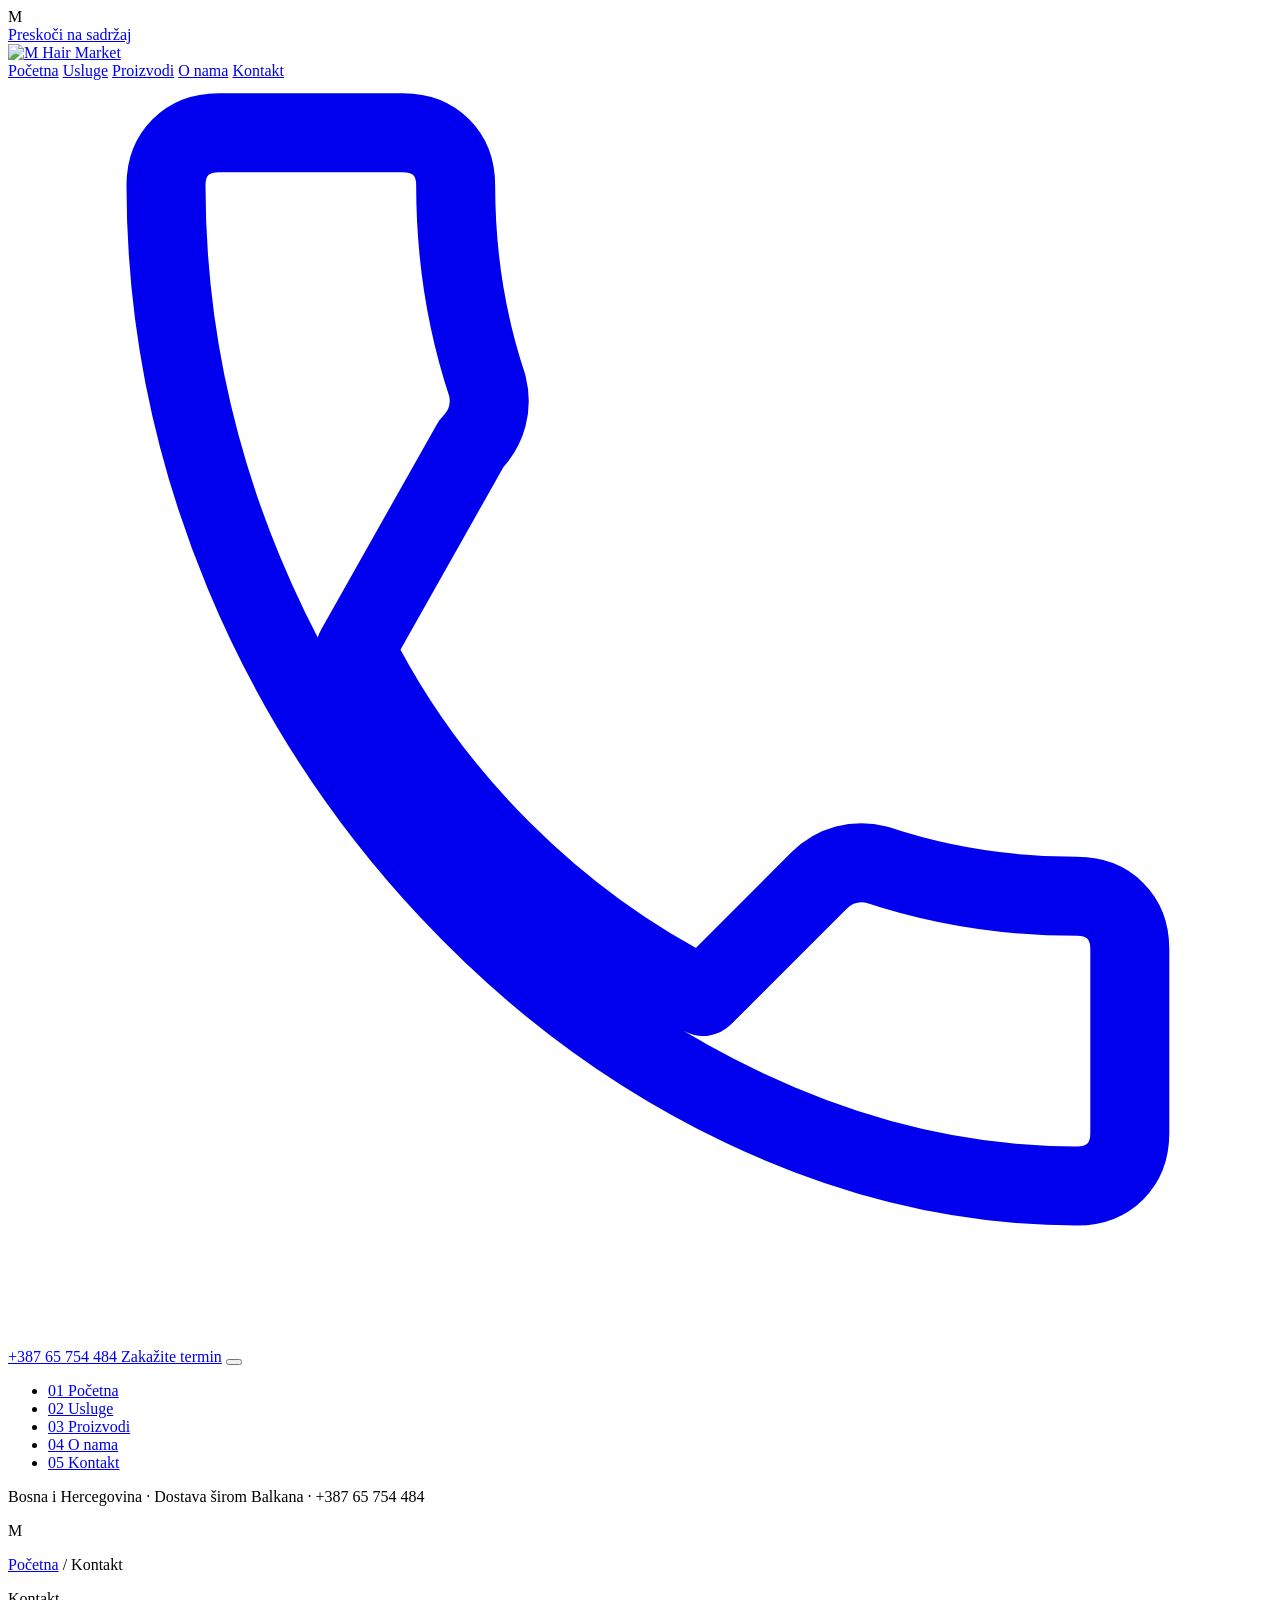
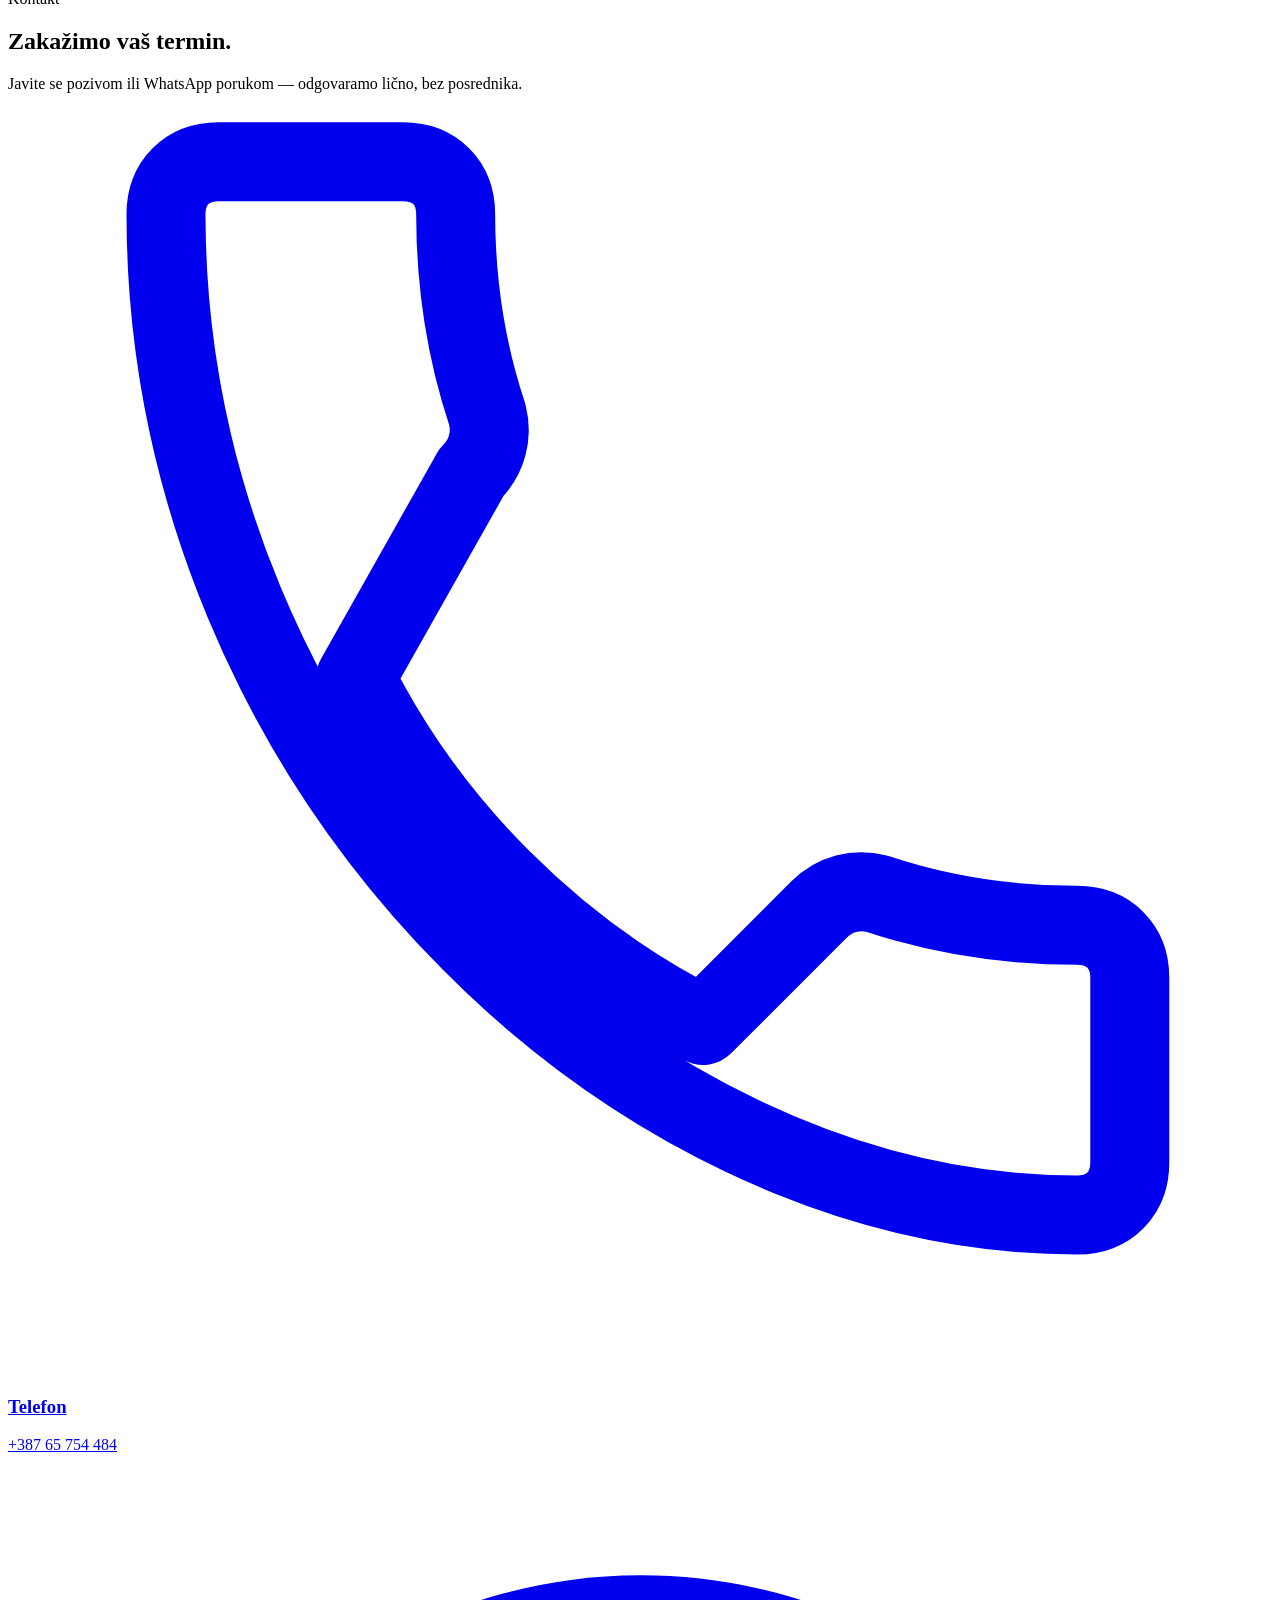
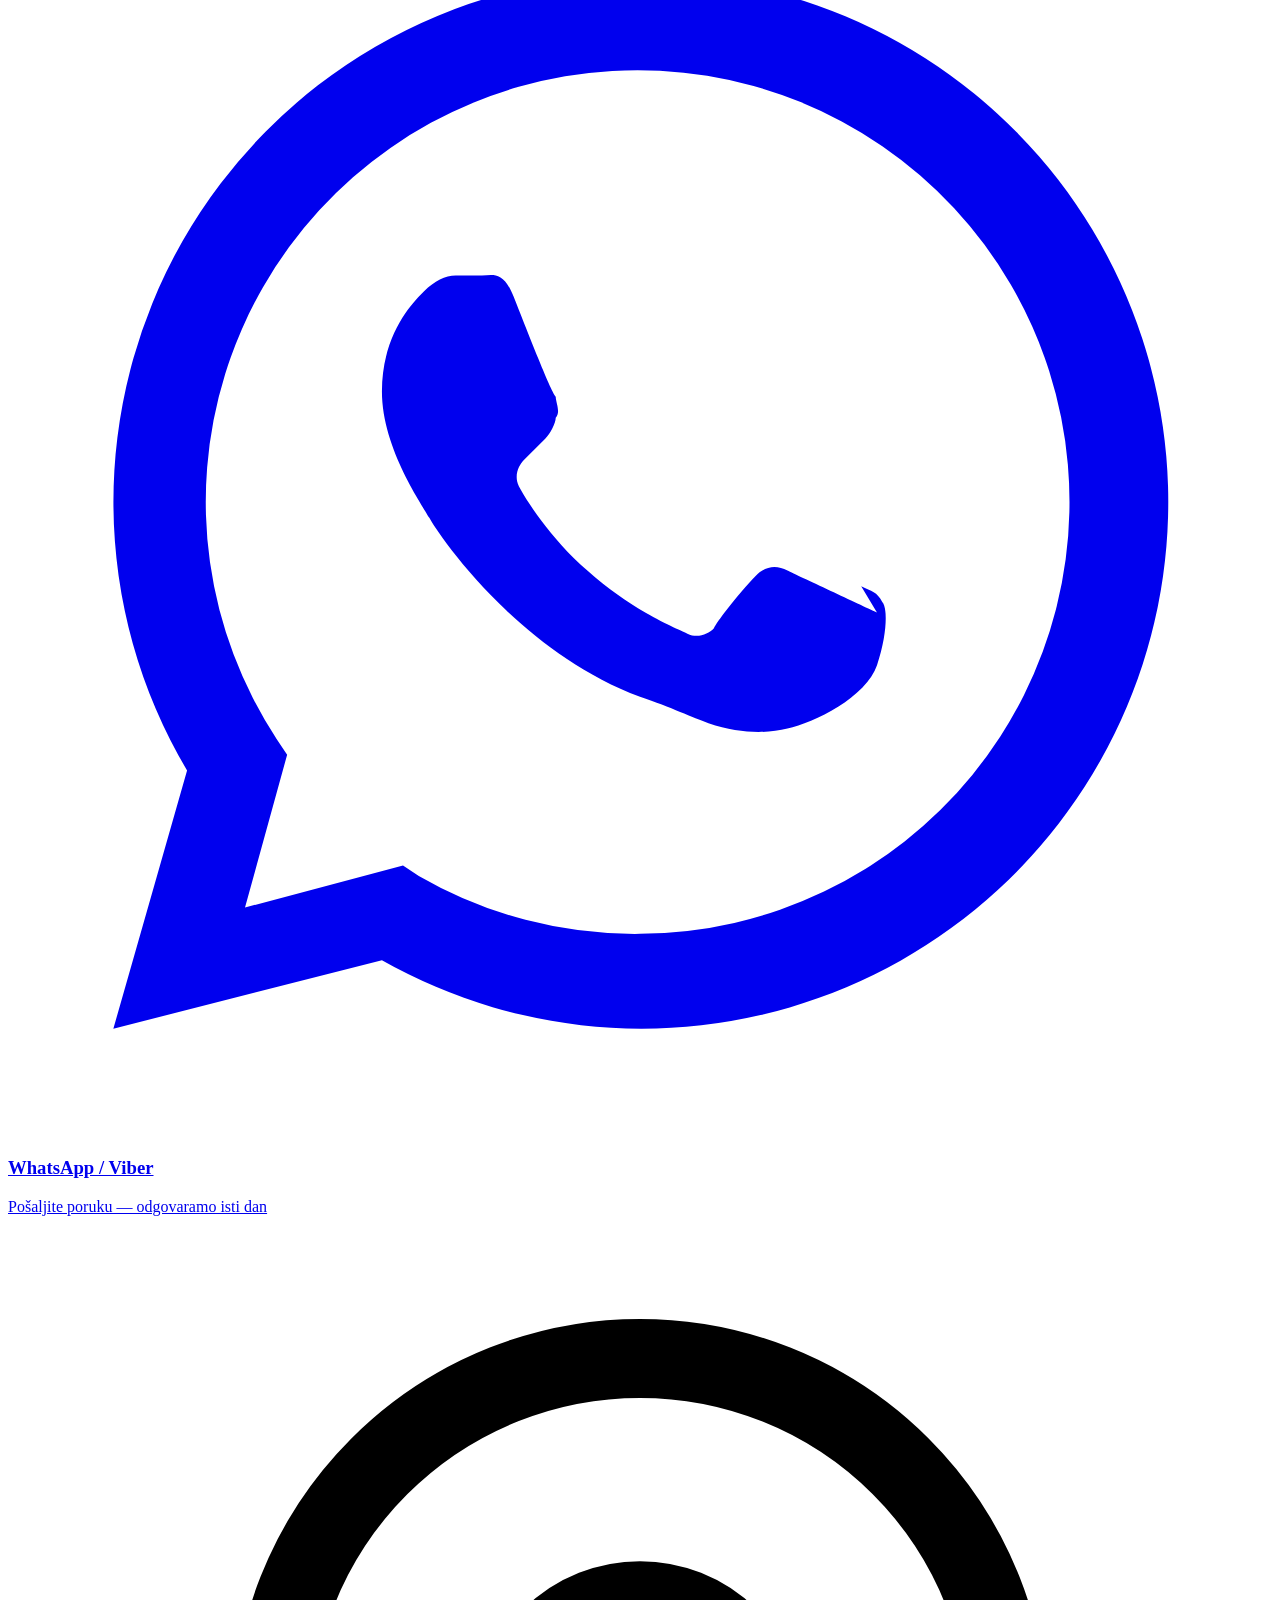
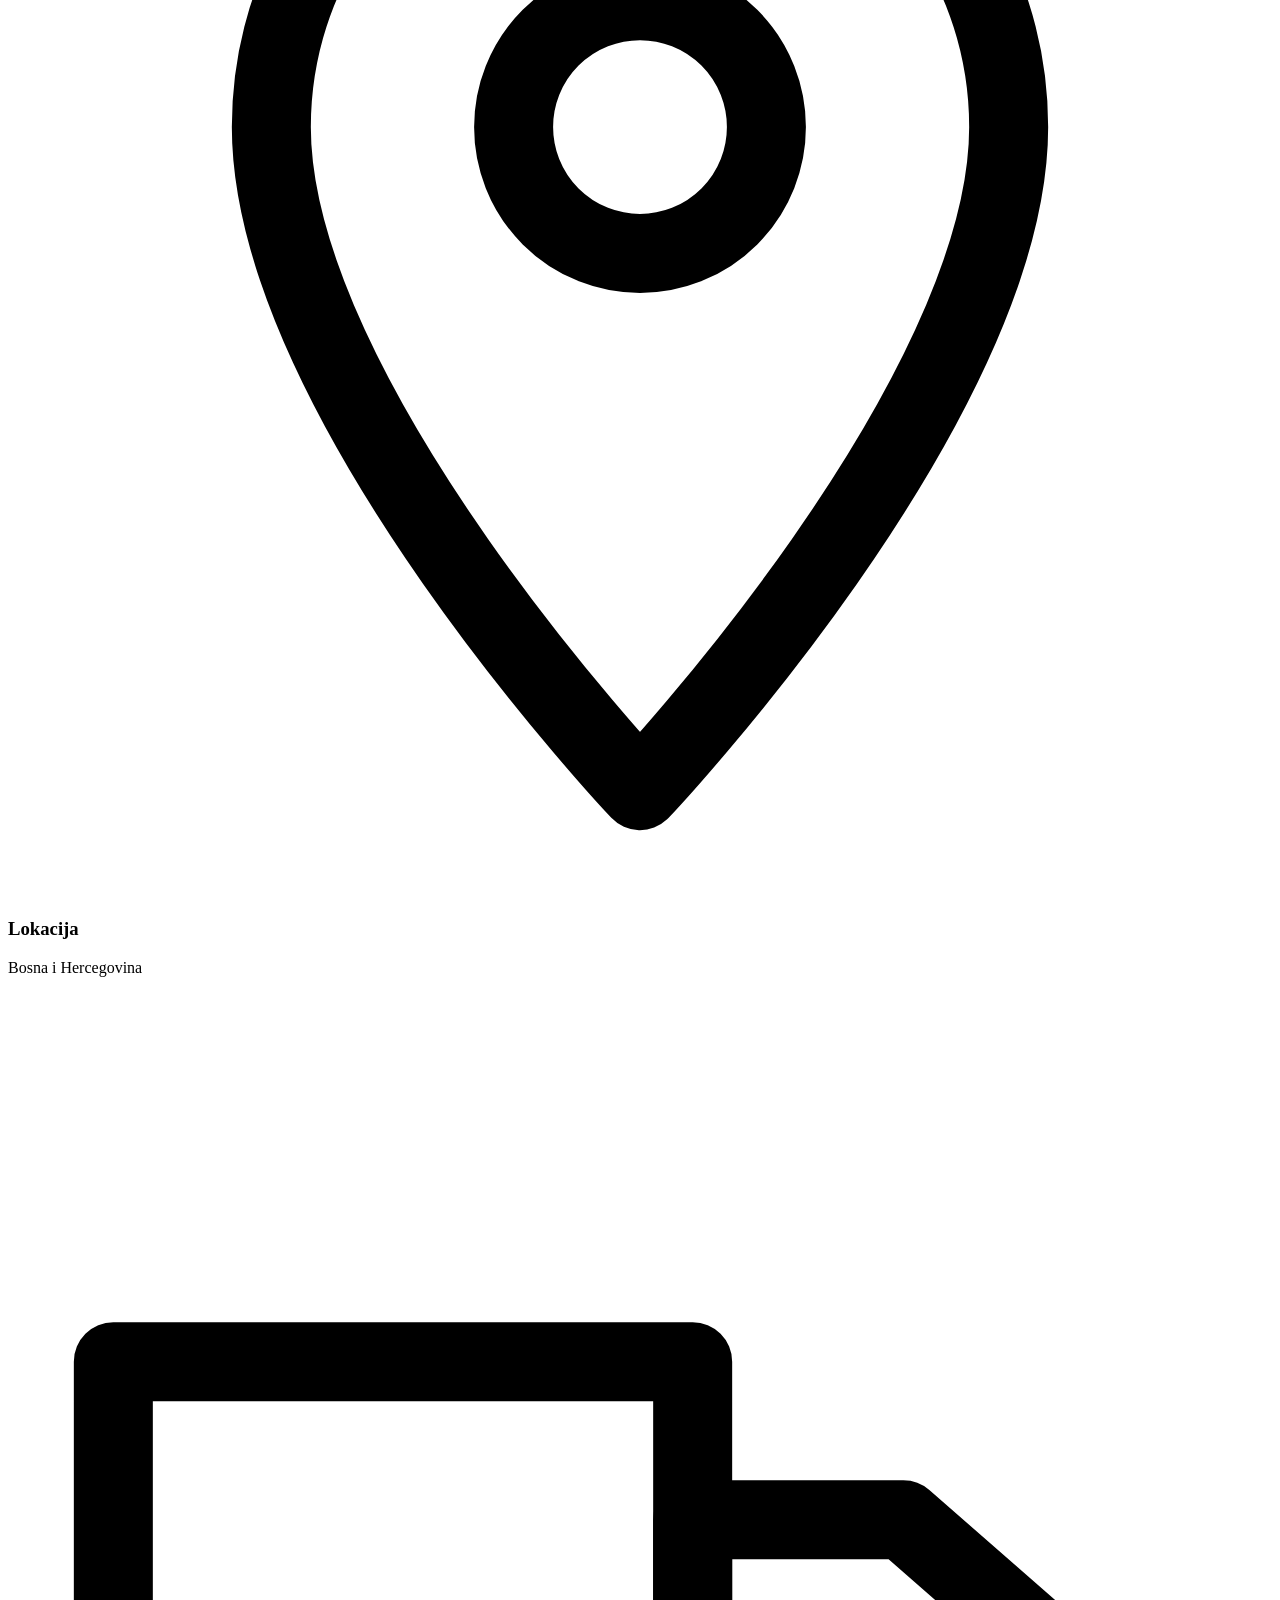
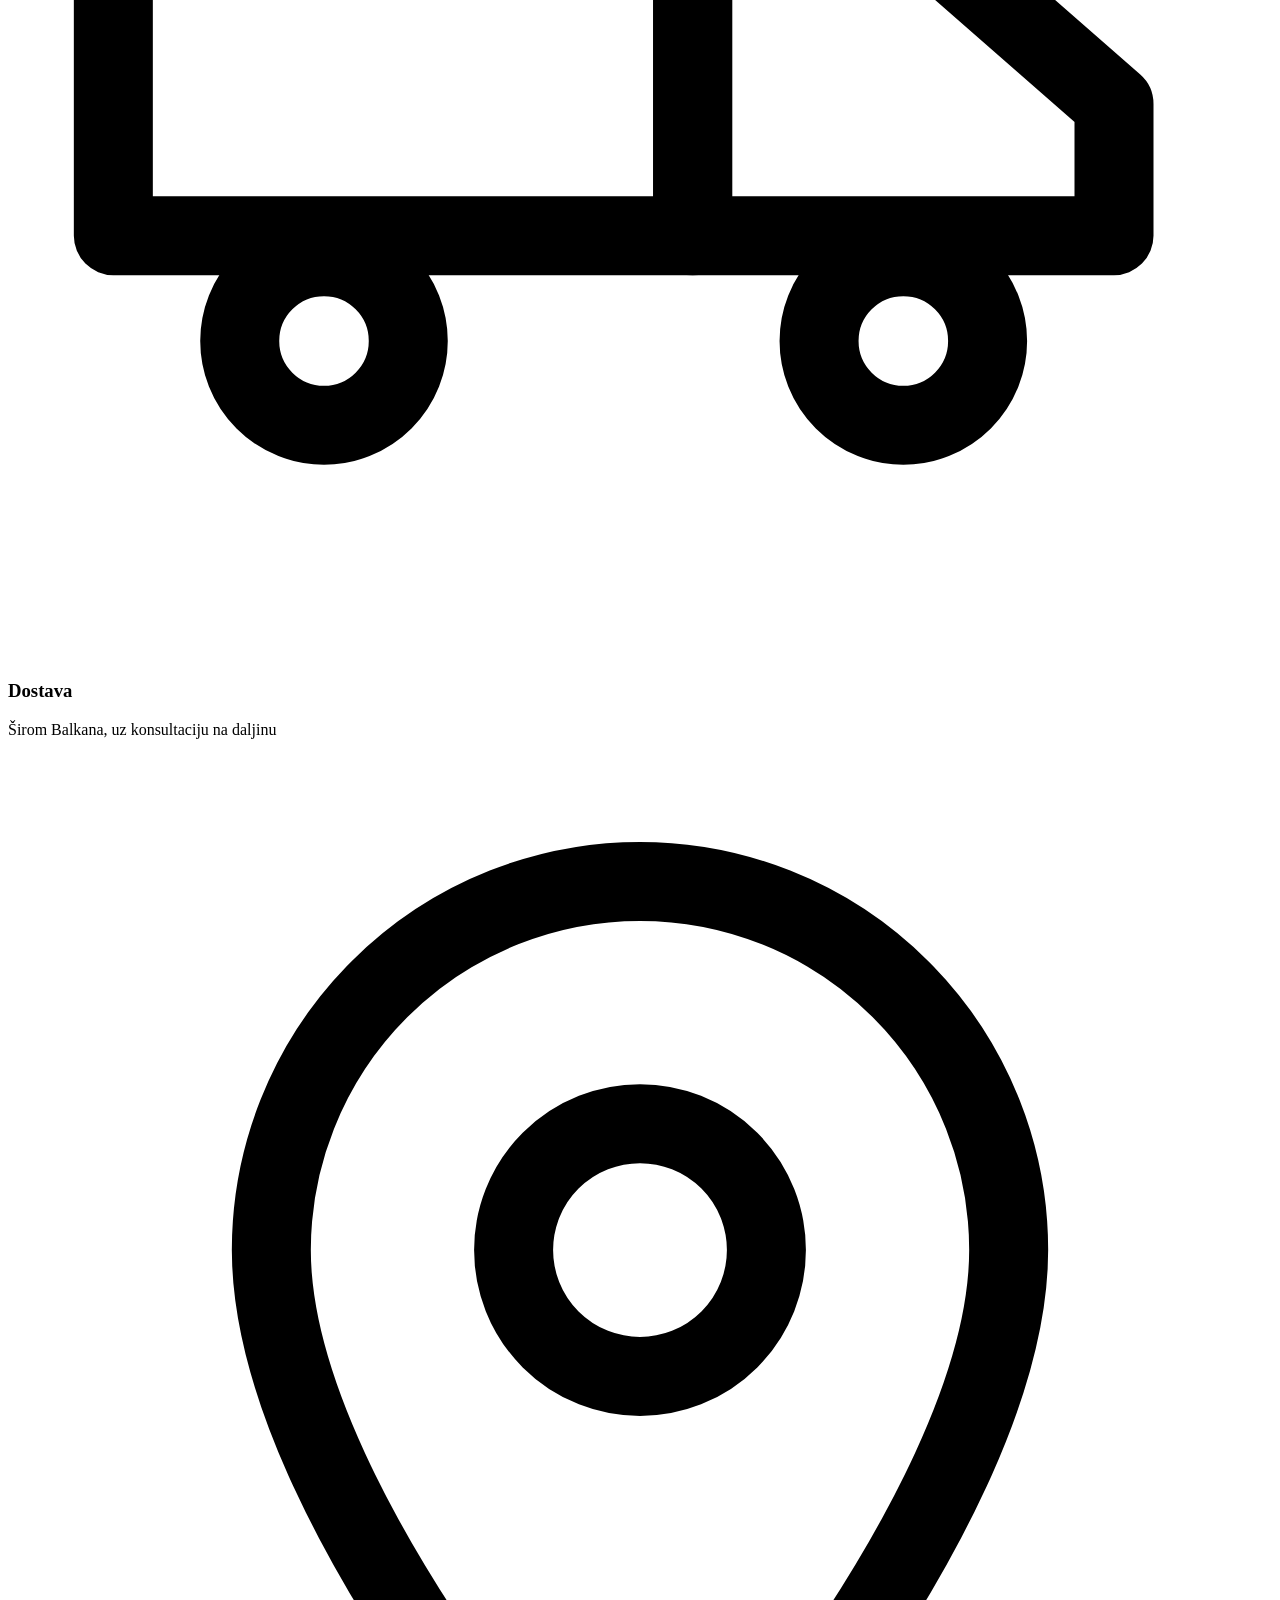
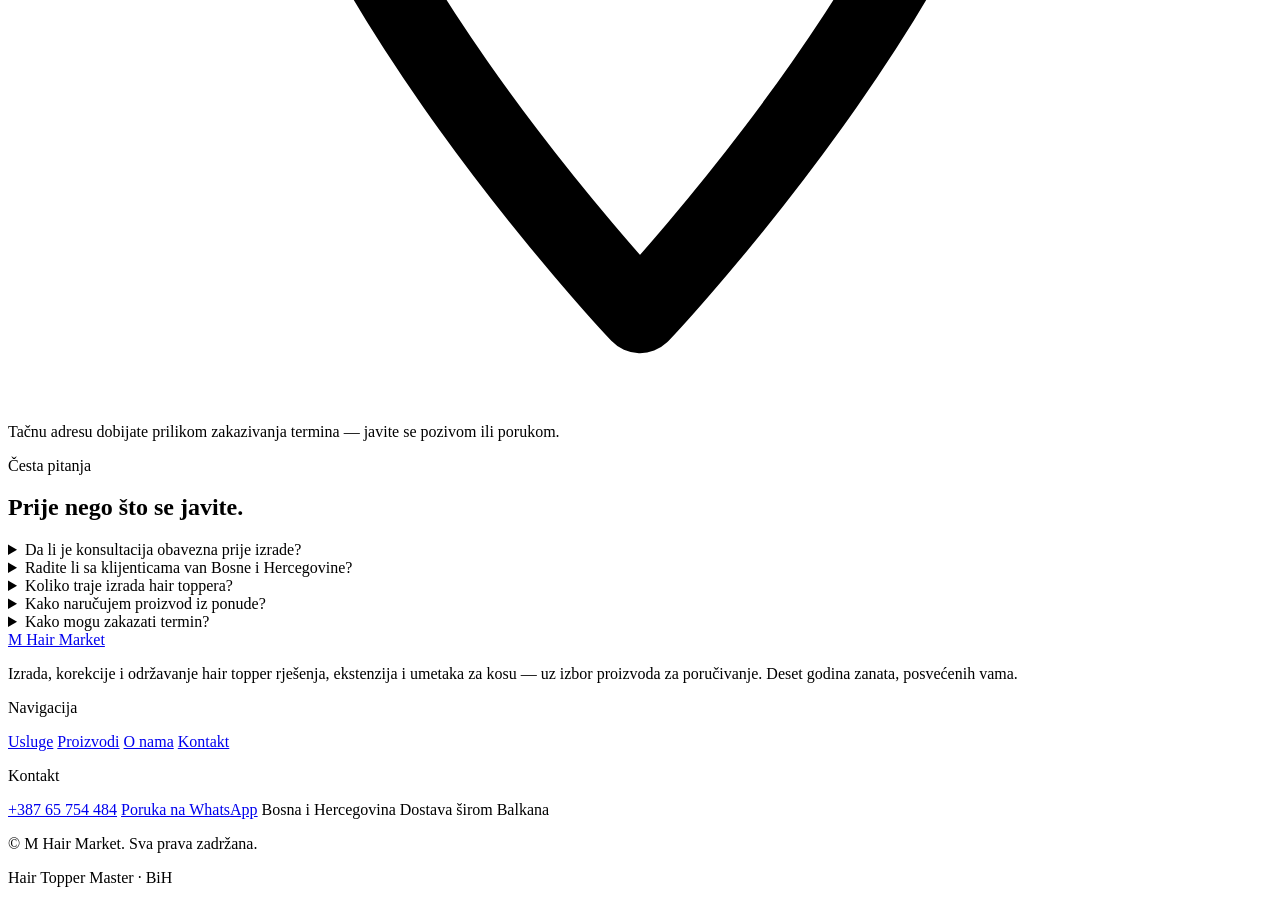
==== kontakt.html @ 7b2c1286 "Add files via upload" ====
<!DOCTYPE html>
<html lang="bs">
<head>
<meta charset="UTF-8" />
<meta name="viewport" content="width=device-width, initial-scale=1.0" />
<title>Kontakt — M Hair Market | Zakažite termin</title>
<meta name="description" content="Zakažite termin u M Hair Marketu — pozivom ili WhatsApp porukom. Bosna i Hercegovina, dostava širom Balkana." />
<link rel="icon" href="favicon.svg" type="image/svg+xml" />
<link rel="canonical" href="kontakt.html" />
<link rel="preconnect" href="https://fonts.googleapis.com" />
<link rel="preconnect" href="https://fonts.gstatic.com" crossorigin />
<link href="https://fonts.googleapis.com/css2?family=Playfair+Display:ital,wght@0,500;0,600;0,700;0,800;1,500;1,600&family=Manrope:wght@400;500;600;700;800&display=swap" rel="stylesheet" />
<link rel="stylesheet" href="css/style.css" />
<link rel="stylesheet" href="css/pages.css" />
<script type="application/ld+json">
{
  "@context": "https://schema.org",
  "@type": "HealthAndBeautyBusiness",
  "name": "M Hair Market",
  "telephone": "+38765754484",
  "areaServed": ["Bosna i Hercegovina", "Balkan"],
  "address": { "@type": "PostalAddress", "addressCountry": "BA" }
}
</script>
</head>
<body>
<script>if(sessionStorage.getItem('mhm-curtain')){document.body.classList.add('is-entering');}</script>
<div class="curtain" aria-hidden="true"><span class="curtain-mark">M</span></div>

<a class="skip-link" href="#main">Preskoči na sadržaj</a>

<header class="site-header">
  <div class="wrap nav">
    <a href="index.html" class="logo" aria-label="M Hair Market — Početna">
      <img src="assets/logo.png" alt="M Hair Market" class="logo-img" width="1028" height="786" />
    </a>
    <nav class="nav-links" aria-label="Glavna navigacija">
      <a href="index.html">Početna</a>
      <a href="usluge.html">Usluge</a>
      <a href="proizvodi.html">Proizvodi</a>
      <a href="o-nama.html">O nama</a>
      <a href="kontakt.html" aria-current="page">Kontakt</a>
    </nav>
    <div class="nav-right">
      <a class="nav-call" href="tel:+38765754484">
        <svg viewBox="0 0 24 24" fill="none" stroke="currentColor" stroke-width="1.5" stroke-linecap="round" stroke-linejoin="round"><path d="M6.6 10.8c1.4 2.8 3.8 5.2 6.6 6.6l2.2-2.2c.3-.3.7-.4 1.1-.3 1.2.4 2.5.6 3.8.6.6 0 1 .4 1 1V20c0 .6-.4 1-1 1C11.6 21 3 12.4 3 2c0-.6.4-1 1-1h3.5c.6 0 1 .4 1 1 0 1.3.2 2.6.6 3.8.1.4 0 .8-.3 1.1L6.6 10.8Z"/></svg>
        +387 65 754 484
      </a>
      <a href="kontakt.html" class="btn btn--gold btn--sm" aria-current="page">Zakažite termin</a>
      <button class="burger" id="burger" aria-expanded="false" aria-controls="menuOverlay" aria-label="Otvori meni">
        <span></span><span></span><span></span>
      </button>
    </div>
  </div>
</header>

<nav class="menu-overlay" id="menuOverlay" aria-label="Mobilna navigacija">
  <ul class="menu-list">
    <li><a href="index.html"><span class="idx">01</span> Početna</a></li>
    <li><a href="usluge.html"><span class="idx">02</span> Usluge</a></li>
    <li><a href="proizvodi.html"><span class="idx">03</span> Proizvodi</a></li>
    <li><a href="o-nama.html"><span class="idx">04</span> O nama</a></li>
    <li><a href="kontakt.html" aria-current="page"><span class="idx">05</span> Kontakt</a></li>
  </ul>
  <p class="menu-foot">Bosna i Hercegovina · Dostava širom Balkana · +387 65 754 484</p>
</nav>

<main id="main">

  <section class="page-hero">
    <span class="big-m" aria-hidden="true">M</span>
    <div class="wrap">
      <p class="page-hero-breadcrumb"><a href="index.html">Početna</a> / Kontakt</p>
      <p class="overline">Kontakt</p>
      <h1>Zakažimo vaš termin.</h1>
      <p class="section-sub">Javite se pozivom ili WhatsApp porukom — odgovaramo lično, bez posrednika.</p>
    </div>
  </section>

  <section class="section">
    <div class="wrap wrap--narrow">

      <div class="reveal-stagger contact-cards">
        <a class="contact-card" href="tel:+38765754484">
          <svg viewBox="0 0 24 24" fill="none" stroke="currentColor" stroke-width="1.5" stroke-linecap="round" stroke-linejoin="round"><path d="M6.6 10.8c1.4 2.8 3.8 5.2 6.6 6.6l2.2-2.2c.3-.3.7-.4 1.1-.3 1.2.4 2.5.6 3.8.6.6 0 1 .4 1 1V20c0 .6-.4 1-1 1C11.6 21 3 12.4 3 2c0-.6.4-1 1-1h3.5c.6 0 1 .4 1 1 0 1.3.2 2.6.6 3.8.1.4 0 .8-.3 1.1L6.6 10.8Z"/></svg>
          <div>
            <h3>Telefon</h3>
            <p>+387 65 754 484</p>
          </div>
        </a>
        <a class="contact-card" href="https://wa.me/38765754484?text=Zdravo%2C%20zanima%20me%20termin%20u%20M%20Hair%20Marketu." target="_blank" rel="noopener">
          <svg viewBox="0 0 24 24" fill="currentColor"><path d="M12 2a10 10 0 0 0-8.6 15.1L2 22l5.1-1.3A10 10 0 1 0 12 2Zm0 18.2a8.2 8.2 0 0 1-4.2-1.1l-.3-.2-3 .8.8-2.9-.2-.3A8.2 8.2 0 1 1 12 20.2Zm4.5-6.1c-.2-.1-1.5-.7-1.7-.8-.2-.1-.4-.1-.6.1-.2.2-.7.8-.8 1-.1.1-.3.2-.5.1-.2-.1-1-.4-1.9-1.2-.7-.6-1.2-1.4-1.3-1.6-.1-.2 0-.4.1-.5l.4-.4c.1-.1.2-.3.2-.4.1-.1 0-.3 0-.4-.1-.1-.6-1.4-.8-1.9-.2-.5-.4-.4-.6-.4h-.5c-.2 0-.4.1-.6.3-.2.2-.8.8-.8 1.9 0 1.1.8 2.2.9 2.4.1.2 1.6 2.5 4 3.4.6.2 1 .4 1.3.5.6.2 1.1.2 1.5.1.5-.1 1.5-.6 1.7-1.2.2-.6.2-1.1.1-1.2-.1-.2-.2-.2-.4-.3Z"/></svg>
          <div>
            <h3>WhatsApp / Viber</h3>
            <p>Pošaljite poruku — odgovaramo isti dan</p>
          </div>
        </a>
        <div class="contact-card">
          <svg viewBox="0 0 24 24" fill="none" stroke="currentColor" stroke-width="1.5" stroke-linecap="round" stroke-linejoin="round"><path d="M12 22s7-7.4 7-12.6A7 7 0 0 0 5 9.4C5 14.6 12 22 12 22Z"/><circle cx="12" cy="9.4" r="2.4"/></svg>
          <div>
            <h3>Lokacija</h3>
            <p>Bosna i Hercegovina</p>
          </div>
        </div>
        <div class="contact-card">
          <svg viewBox="0 0 24 24" fill="none" stroke="currentColor" stroke-width="1.5" stroke-linecap="round" stroke-linejoin="round"><path d="M2 7h11v9H2z"/><path d="M13 10h4l4 3.5V16h-8z"/><circle cx="6" cy="18" r="1.6"/><circle cx="17" cy="18" r="1.6"/></svg>
          <div>
            <h3>Dostava</h3>
            <p>Širom Balkana, uz konsultaciju na daljinu</p>
          </div>
        </div>

        <div class="map-note reveal">
          <svg viewBox="0 0 24 24" fill="none" stroke="currentColor" stroke-width="1.5" stroke-linecap="round" stroke-linejoin="round"><path d="M12 22s7-7.4 7-12.6A7 7 0 0 0 5 9.4C5 14.6 12 22 12 22Z"/><circle cx="12" cy="9.4" r="2.4"/></svg>
          <span>Tačnu adresu dobijate prilikom zakazivanja termina — javite se pozivom ili porukom.</span>
        </div>
      </div>

    </div>
  </section>

  <!-- ============ FAQ ============ -->
  <section class="section section--deep">
    <div class="wrap wrap--narrow">
      <div class="section-head reveal">
        <p class="overline">Česta pitanja</p>
        <h2>Prije nego što se javite.</h2>
      </div>
      <div class="faq-list reveal-stagger">
        <details class="faq-item">
          <summary>Da li je konsultacija obavezna prije izrade?<span class="faq-icon" aria-hidden="true"></span></summary>
          <p>Da. Konsultacija je prvi i najvažniji korak — na osnovu nje predlažemo rješenje koje najbolje odgovara vašoj kosi i očekivanjima.</p>
        </details>
        <details class="faq-item">
          <summary>Radite li sa klijenticama van Bosne i Hercegovine?<span class="faq-icon" aria-hidden="true"></span></summary>
          <p>Da. Konsultaciju obavljamo na daljinu putem poziva i fotografija, a gotovo rješenje šaljemo dostavom širom Balkana.</p>
        </details>
        <details class="faq-item">
          <summary>Koliko traje izrada hair toppera?<span class="faq-icon" aria-hidden="true"></span></summary>
          <p>Vrijeme izrade zavisi od tipa rješenja i dogovorenih specifikacija. Tačan rok dobijate na konsultaciji, prije potvrde narudžbe.</p>
        </details>
        <details class="faq-item">
          <summary>Kako naručujem proizvod iz ponude?<span class="faq-icon" aria-hidden="true"></span></summary>
          <p>Na stranici Proizvodi svaki artikal ima dugme "Naruči putem WhatsApp-a" koje otvara poruku sa nazivom proizvoda — vi je samo potvrdite i pošaljete.</p>
        </details>
        <details class="faq-item">
          <summary>Kako mogu zakazati termin?<span class="faq-icon" aria-hidden="true"></span></summary>
          <p>Najbrže putem poziva ili WhatsApp poruke na +387 65 754 484 — odgovaramo lično, isti dan.</p>
        </details>
      </div>
    </div>
  </section>

</main>

<footer class="site-footer">
  <div class="wrap">
    <div class="foot-top">
      <div class="foot-brand">
        <a href="index.html" class="logo" aria-label="M Hair Market">
          <span class="foot-wordmark">M Hair Market</span>
        </a>
        <p>Izrada, korekcije i održavanje hair topper rješenja, ekstenzija i umetaka za kosu — uz izbor proizvoda za poručivanje. Deset godina zanata, posvećenih vama.</p>
      </div>
      <nav aria-label="Navigacija u podnožju">
        <p class="foot-heading">Navigacija</p>
        <div class="foot-nav">
          <a href="usluge.html">Usluge</a>
          <a href="proizvodi.html">Proizvodi</a>
          <a href="o-nama.html">O nama</a>
          <a href="kontakt.html">Kontakt</a>
        </div>
      </nav>
      <div>
        <p class="foot-heading">Kontakt</p>
        <div class="foot-contact">
          <a href="tel:+38765754484">+387 65 754 484</a>
          <a href="https://wa.me/38765754484" target="_blank" rel="noopener">Poruka na WhatsApp</a>
          <span>Bosna i Hercegovina</span>
          <span>Dostava širom Balkana</span>
        </div>
      </div>
    </div>
    <div class="foot-bottom">
      <p>© <span id="year"></span> M Hair Market. Sva prava zadržana.</p>
      <p>Hair Topper Master · BiH</p>
    </div>
  </div>
</footer>

<script src="js/main.js"></script>
</body>
</html>
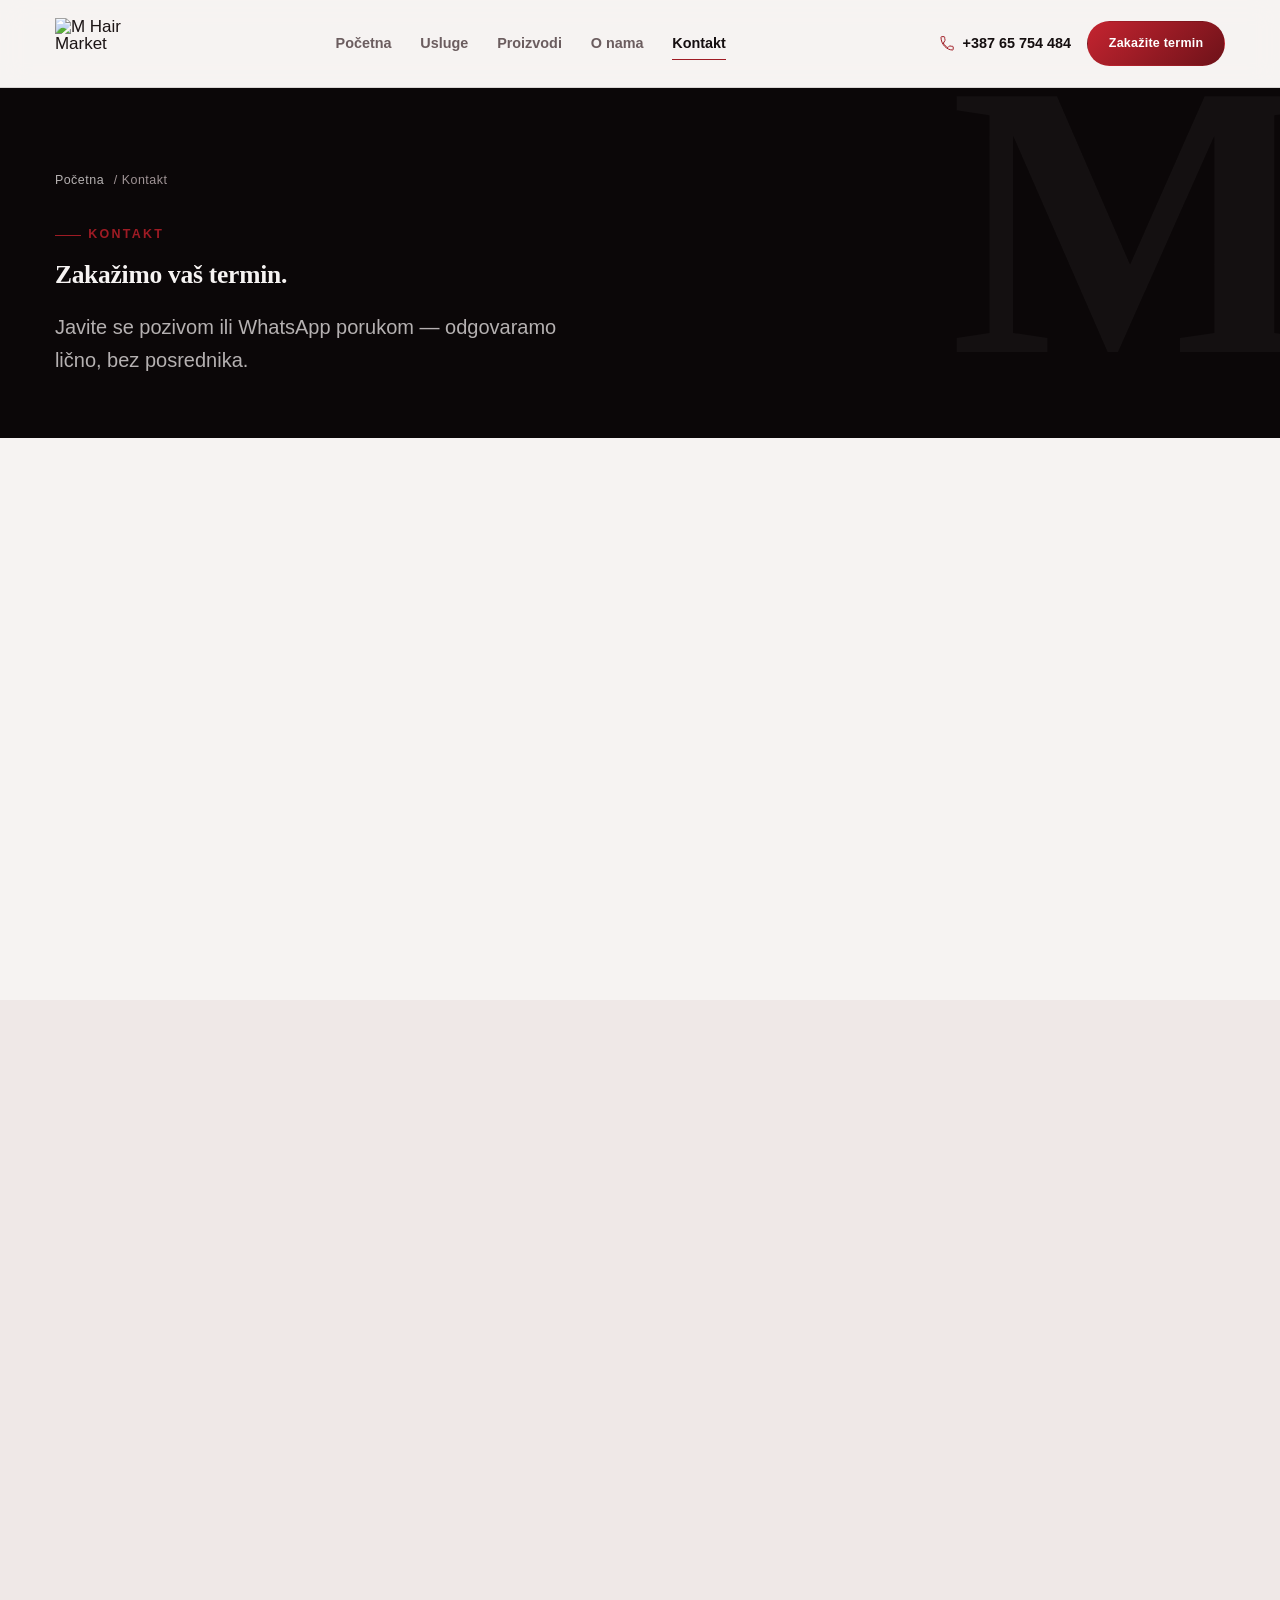
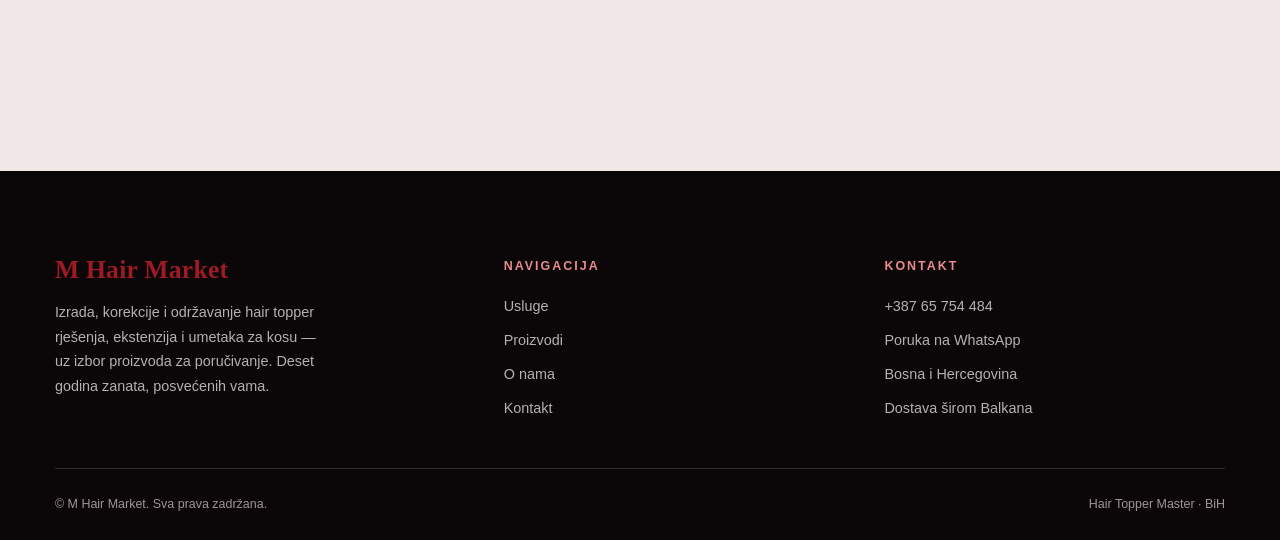
==== commit 035ea609: "Update kontakt.html" ====
--- a/kontakt.html
+++ b/kontakt.html
@@ -10,8 +10,8 @@
 <link rel="preconnect" href="https://fonts.googleapis.com" />
 <link rel="preconnect" href="https://fonts.gstatic.com" crossorigin />
 <link href="https://fonts.googleapis.com/css2?family=Playfair+Display:ital,wght@0,500;0,600;0,700;0,800;1,500;1,600&family=Manrope:wght@400;500;600;700;800&display=swap" rel="stylesheet" />
-<link rel="stylesheet" href="css/style.css" />
-<link rel="stylesheet" href="css/pages.css" />
+<link rel="stylesheet" href="style.css" />
+<link rel="stylesheet" href="pages.css" />
 <script type="application/ld+json">
 {
   "@context": "https://schema.org",
--- a/style.css
+++ b/style.css
@@ -0,0 +1,822 @@
+/* ===================================================================
+   M HAIR MARKET — Design tokens & shared layout
+   =================================================================== */
+
+:root {
+  /* --- Color: bold glam palette — black, deep red, silver, white --- */
+  --color-white:        #FFFFFF;
+  --color-paper:        #FDFBFA;
+  --color-bg:           #F6F3F2;
+  --color-bg-deep:      #EFE8E7;
+  --color-black:        #150F10;
+  --color-black-deep:   #0B0708;
+  --color-text:         #1C1516;
+  --color-text-soft:    #6B5D5F;
+  --color-text-faint:   #A09496;
+  --color-red:          #9E1B24;
+  --color-red-bright:   #C42430;
+  --color-red-deep:     #6E1219;
+  --color-red-glow:     #E98A90;
+  --color-silver:       #ADA9AB;
+  --color-silver-light: #D9D6D7;
+  --color-line:         rgba(28, 21, 22, 0.13);
+  --color-line-dark:    rgba(255, 255, 255, 0.14);
+  --color-on-dark:      #F6F3F2;
+  --color-on-dark-soft: rgba(246, 243, 242, 0.72);
+
+  /* --- Typography --- */
+  --font-display: 'Playfair Display', 'Georgia', serif;
+  --font-body: 'Manrope', 'Segoe UI', sans-serif;
+
+  --text-hero: clamp(2.6rem, 1.4rem + 5.4vw, 5.6rem);
+  --text-h1:   clamp(2.2rem, 1.5rem + 3vw, 3.6rem);
+  --text-h2:   clamp(1.7rem, 1.35rem + 1.6vw, 2.5rem);
+  --text-h3:   clamp(1.25rem, 1.1rem + 0.6vw, 1.5rem);
+  --text-lead: clamp(1.05rem, 0.95rem + 0.4vw, 1.25rem);
+  --text-base: 1.0625rem;
+  --text-sm:   0.9rem;
+  --text-xs:   0.78rem;
+
+  /* --- Spacing --- */
+  --space-section: clamp(4.5rem, 3.4rem + 5vw, 9rem);
+  --space-block: clamp(2.5rem, 2rem + 2vw, 4rem);
+  --container: 1240px;
+  --container-narrow: 860px;
+  --gutter: clamp(1.25rem, 0.9rem + 1.6vw, 3rem);
+
+  /* --- Motion --- */
+  --duration-fast: 180ms;
+  --duration-normal: 340ms;
+  --duration-slow: 620ms;
+  --ease-out-expo: cubic-bezier(0.16, 1, 0.3, 1);
+  --ease-out-soft: cubic-bezier(0.22, 1, 0.36, 1);
+
+  /* --- Shape / elevation --- */
+  --radius-sm: 3px;
+  --radius-md: 8px;
+  --radius-lg: 18px;
+  --shadow-soft: 0 30px 70px -34px rgba(11, 7, 8, 0.45);
+  --shadow-tight: 0 10px 30px -16px rgba(11, 7, 8, 0.35);
+
+  --z-header: 100;
+  --z-overlay: 200;
+  --z-curtain: 500;
+}
+
+@media (prefers-reduced-motion: reduce) {
+  *, *::before, *::after {
+    animation-duration: 0.001ms !important;
+    animation-iteration-count: 1 !important;
+    transition-duration: 0.001ms !important;
+    scroll-behavior: auto !important;
+  }
+}
+
+/* ===================== RESET / BASE ===================== */
+*, *::before, *::after { box-sizing: border-box; }
+html { scroll-behavior: smooth; }
+
+body {
+  margin: 0;
+  min-height: 100dvh;
+  background: var(--color-bg);
+  color: var(--color-text);
+  font-family: var(--font-body);
+  font-size: var(--text-base);
+  line-height: 1.6;
+  -webkit-font-smoothing: antialiased;
+  text-rendering: optimizeLegibility;
+  overflow-x: hidden;
+}
+
+img, video { max-width: 100%; display: block; }
+
+h1, h2, h3, h4 {
+  font-family: var(--font-display);
+  font-weight: 600;
+  line-height: 1.12;
+  margin: 0;
+  color: var(--color-black);
+  letter-spacing: -0.01em;
+}
+h1 em, h2 em, h3 em { font-style: italic; font-weight: 600; color: var(--color-red); }
+
+p { margin: 0; }
+
+a { color: inherit; text-decoration: none; }
+
+button { font: inherit; color: inherit; background: none; border: none; cursor: pointer; }
+
+ul { list-style: none; margin: 0; padding: 0; }
+
+.wrap {
+  max-width: var(--container);
+  margin-inline: auto;
+  padding-inline: var(--gutter);
+}
+.wrap--narrow { max-width: var(--container-narrow); }
+
+.skip-link {
+  position: absolute;
+  left: -999px;
+  top: 0;
+  background: var(--color-black);
+  color: var(--color-on-dark);
+  padding: 0.9rem 1.4rem;
+  z-index: 999;
+  border-radius: 0 0 var(--radius-sm) 0;
+}
+.skip-link:focus {
+  left: 0;
+}
+
+:focus-visible {
+  outline: 2px solid var(--color-red);
+  outline-offset: 3px;
+  border-radius: 2px;
+}
+
+.overline {
+  font-family: var(--font-body);
+  font-size: var(--text-xs);
+  text-transform: uppercase;
+  letter-spacing: 0.18em;
+  color: var(--color-red);
+  font-weight: 700;
+  display: inline-flex;
+  align-items: center;
+  gap: 0.6em;
+}
+.overline::before {
+  content: '';
+  width: 26px;
+  height: 1px;
+  background: currentColor;
+}
+.section--dark .overline,
+.hero .overline { color: var(--color-red-glow); }
+
+.section-sub {
+  color: var(--color-text-soft);
+  font-size: var(--text-lead);
+  line-height: 1.65;
+  max-width: 46ch;
+}
+.section--dark .section-sub { color: var(--color-on-dark-soft); }
+
+.section-head {
+  max-width: 640px;
+  margin-bottom: clamp(2.4rem, 2rem + 2vw, 3.6rem);
+}
+.section-head h2 { margin-top: 1rem; }
+
+/* ===================== LOGO ===================== */
+.logo-img {
+  height: 52px;
+  width: auto;
+  display: block;
+}
+.foot-wordmark {
+  font-family: var(--font-display);
+  font-weight: 700;
+  font-size: 1.6rem;
+  letter-spacing: 0.01em;
+  color: var(--color-red);
+}
+
+/* ===================== BUTTONS ===================== */
+.btn {
+  display: inline-flex;
+  align-items: center;
+  gap: 0.7rem;
+  padding: 1rem 1.8rem;
+  border-radius: 999px;
+  font-size: var(--text-sm);
+  font-weight: 700;
+  letter-spacing: 0.02em;
+  border: 1px solid transparent;
+  transition: transform var(--duration-fast) var(--ease-out-expo),
+              background var(--duration-normal) var(--ease-out-expo),
+              border-color var(--duration-normal) var(--ease-out-expo),
+              color var(--duration-normal) var(--ease-out-expo);
+  white-space: nowrap;
+}
+.btn:hover { transform: translateY(-2px); }
+.btn:active { transform: translateY(0); }
+.btn .arr { transition: transform var(--duration-normal) var(--ease-out-expo); }
+.btn:hover .arr { transform: translateX(4px); }
+
+.btn--gold {
+  background: linear-gradient(135deg, var(--color-red-bright), var(--color-red-deep));
+  color: var(--color-white);
+}
+.btn--gold:hover { background: linear-gradient(135deg, var(--color-red), var(--color-red-bright)); }
+
+.btn--dark {
+  background: var(--color-black);
+  color: var(--color-on-dark);
+}
+.btn--dark:hover { background: var(--color-black-deep); }
+
+.btn--ghost {
+  border-color: var(--color-line);
+  color: var(--color-text);
+}
+.btn--ghost:hover { border-color: var(--color-red); color: var(--color-red); }
+
+.btn--ghost-light {
+  border-color: var(--color-line-dark);
+  color: var(--color-on-dark);
+}
+.btn--ghost-light:hover { border-color: var(--color-red-glow); color: var(--color-red-glow); }
+
+.btn--light {
+  background: var(--color-white);
+  color: var(--color-black);
+}
+.btn--light:hover { background: var(--color-paper); }
+
+.btn--sm { padding: 0.7rem 1.3rem; font-size: var(--text-xs); }
+.btn--block { width: 100%; justify-content: center; }
+
+/* ===================== HEADER ===================== */
+.site-header {
+  position: sticky;
+  top: 0;
+  z-index: var(--z-header);
+  background: rgba(246, 243, 242, 0.88);
+  backdrop-filter: blur(14px) saturate(140%);
+  -webkit-backdrop-filter: blur(14px) saturate(140%);
+  border-bottom: 1px solid var(--color-line);
+}
+.nav {
+  display: flex;
+  align-items: center;
+  justify-content: space-between;
+  gap: 1.5rem;
+  padding-block: 1.1rem;
+}
+
+.logo {
+  display: flex;
+  align-items: center;
+  gap: 0.6rem;
+  line-height: 1;
+  flex-shrink: 0;
+}
+.nav-links {
+  display: flex;
+  align-items: center;
+  gap: clamp(1.2rem, 1rem + 1vw, 2.2rem);
+  font-size: var(--text-sm);
+  font-weight: 600;
+}
+.nav-links a {
+  position: relative;
+  padding-block: 0.3rem;
+  color: var(--color-text-soft);
+  transition: color var(--duration-fast) var(--ease-out-expo);
+}
+.nav-links a::after {
+  content: '';
+  position: absolute;
+  left: 0; right: 100%;
+  bottom: 0;
+  height: 1px;
+  background: var(--color-red);
+  transition: right var(--duration-normal) var(--ease-out-expo);
+}
+.nav-links a:hover,
+.nav-links a[aria-current="page"] { color: var(--color-black); }
+.nav-links a:hover::after,
+.nav-links a[aria-current="page"]::after { right: 0; }
+
+.nav-right { display: flex; align-items: center; gap: 1rem; }
+.nav-call {
+  display: none;
+  align-items: center;
+  gap: 0.5rem;
+  font-size: var(--text-sm);
+  font-weight: 700;
+  color: var(--color-black);
+}
+.nav-call svg { width: 16px; height: 16px; color: var(--color-red); flex-shrink: 0; }
+
+@media (min-width: 720px) {
+  .nav-links { display: flex; }
+}
+@media (max-width: 719px) {
+  .nav-links { display: none; }
+}
+@media (min-width: 980px) {
+  .nav-call { display: inline-flex; }
+}
+
+.burger {
+  width: 42px; height: 42px;
+  display: grid; place-items: center;
+  gap: 5px;
+  position: relative;
+  z-index: 2;
+}
+.burger span {
+  display: block;
+  width: 20px; height: 1.5px;
+  background: var(--color-black);
+  transition: transform var(--duration-normal) var(--ease-out-expo), opacity var(--duration-fast);
+  position: absolute;
+}
+.burger span:nth-child(1) { transform: translateY(-6px); }
+.burger span:nth-child(3) { transform: translateY(6px); }
+.burger[aria-expanded="true"] span:nth-child(1) { transform: rotate(45deg); }
+.burger[aria-expanded="true"] span:nth-child(2) { opacity: 0; }
+.burger[aria-expanded="true"] span:nth-child(3) { transform: rotate(-45deg); }
+@media (min-width: 720px) { .burger { display: none; } }
+
+/* ===================== MOBILE MENU OVERLAY ===================== */
+.menu-overlay {
+  position: fixed;
+  inset: 0;
+  z-index: var(--z-overlay);
+  background: var(--color-black-deep);
+  color: var(--color-on-dark);
+  display: flex;
+  flex-direction: column;
+  justify-content: center;
+  padding: 8vh var(--gutter);
+  transform: translateY(-100%);
+  transition: transform var(--duration-slow) var(--ease-out-expo);
+}
+.menu-overlay.is-open { transform: translateY(0); }
+.menu-list { display: flex; flex-direction: column; gap: 0.4rem; }
+.menu-list a {
+  font-family: var(--font-display);
+  font-weight: 600;
+  font-size: clamp(1.8rem, 1.2rem + 6vw, 3.2rem);
+  color: var(--color-on-dark);
+  display: flex;
+  align-items: baseline;
+  gap: 1rem;
+  padding-block: 0.35rem;
+  border-bottom: 1px solid var(--color-line-dark);
+}
+.menu-list a .idx {
+  font-family: var(--font-body);
+  font-size: 0.9rem;
+  color: var(--color-red-glow);
+  font-weight: 700;
+}
+.menu-list a[aria-current="page"] { color: var(--color-red-glow); }
+.menu-foot {
+  margin-top: 3rem;
+  color: var(--color-on-dark-soft);
+  font-size: var(--text-sm);
+  letter-spacing: 0.04em;
+}
+
+/* ===================== HERO ===================== */
+.hero {
+  position: relative;
+  background: var(--color-black-deep);
+  color: var(--color-on-dark);
+  overflow: hidden;
+  padding-block: clamp(4rem, 3rem + 5vw, 7rem) clamp(3.5rem, 3rem + 3vw, 5.5rem);
+}
+.hero::before {
+  content: '';
+  position: absolute;
+  inset: -10% -10% auto auto;
+  width: 60vw; height: 60vw;
+  max-width: 720px; max-height: 720px;
+  background: radial-gradient(circle, rgba(158,27,36,0.32), transparent 68%);
+  pointer-events: none;
+}
+.hero-monogram {
+  position: absolute;
+  right: clamp(-2rem, -1rem, 4vw);
+  bottom: clamp(-4rem, -6vw, -1rem);
+  font-family: var(--font-display);
+  font-weight: 700;
+  font-size: clamp(14rem, 10rem + 20vw, 34rem);
+  line-height: 1;
+  color: rgba(246, 243, 242, 0.045);
+  pointer-events: none;
+  user-select: none;
+}
+.hero-inner {
+  position: relative;
+  display: grid;
+  grid-template-columns: 1.1fr 0.9fr;
+  gap: clamp(2.5rem, 2rem + 3vw, 5rem);
+  align-items: center;
+}
+@media (max-width: 900px) {
+  .hero-inner { grid-template-columns: 1fr; }
+}
+.hero h1 { margin-top: 1.1rem; color: var(--color-on-dark); }
+.hero-lead {
+  margin-top: 1.6rem;
+  max-width: 46ch;
+  font-size: var(--text-lead);
+  color: var(--color-on-dark-soft);
+  line-height: 1.7;
+}
+.hero-cta {
+  display: flex;
+  flex-wrap: wrap;
+  gap: 1rem;
+  margin-top: 2.4rem;
+}
+.hero-meta {
+  display: flex;
+  flex-wrap: wrap;
+  gap: 0.8rem 1.6rem;
+  margin-top: 2.8rem;
+  padding-top: 1.6rem;
+  border-top: 1px solid var(--color-line-dark);
+  font-size: var(--text-sm);
+  color: var(--color-on-dark-soft);
+}
+.hero-meta strong { color: var(--color-red-glow); font-weight: 700; }
+.hero-meta span { display: inline-flex; align-items: center; gap: 0.5rem; }
+
+.hero-visual {
+  position: relative;
+  aspect-ratio: 4 / 5;
+  border-radius: var(--radius-lg);
+  overflow: hidden;
+  box-shadow: var(--shadow-soft);
+  border: 1px solid var(--color-line-dark);
+}
+
+/* Portrait / media placeholder frames — swap for real photography.
+   Replace by adding an <img> inside .ph-media and setting
+   .ph-media img { display:block; width:100%; height:100%; object-fit:cover; } */
+.ph-media {
+  position: relative;
+  width: 100%; height: 100%;
+  background:
+    radial-gradient(120% 90% at 15% 0%, rgba(196,36,48,0.32), transparent 60%),
+    linear-gradient(155deg, #241417 0%, #180d0f 55%, #0b0607 100%);
+  display: flex;
+  align-items: flex-end;
+  overflow: hidden;
+}
+.ph-media::before {
+  content: '';
+  position: absolute;
+  inset: 0;
+  background-image: repeating-linear-gradient(
+    118deg,
+    rgba(246,243,242,0.05) 0px,
+    rgba(246,243,242,0.05) 1px,
+    transparent 1px,
+    transparent 14px
+  );
+  mix-blend-mode: screen;
+}
+.ph-media::after {
+  content: '';
+  position: absolute;
+  inset: 0;
+  background-image: repeating-linear-gradient(
+    58deg,
+    rgba(0,0,0,0.15) 0px,
+    rgba(0,0,0,0.15) 1px,
+    transparent 1px,
+    transparent 18px
+  );
+}
+.ph-media img { position: relative; z-index: 1; width: 100%; height: 100%; object-fit: cover; }
+.ph-tag {
+  position: relative;
+  z-index: 2;
+  margin: 1.2rem;
+  font-size: var(--text-xs);
+  letter-spacing: 0.14em;
+  text-transform: uppercase;
+  color: var(--color-on-dark-soft);
+  background: rgba(11,7,8,0.55);
+  border: 1px solid var(--color-line-dark);
+  padding: 0.5rem 0.9rem;
+  border-radius: 999px;
+  backdrop-filter: blur(6px);
+}
+
+.ph-media--rose {
+  background:
+    radial-gradient(120% 90% at 85% 0%, rgba(110,18,25,0.5), transparent 60%),
+    linear-gradient(155deg, #2c1416 0%, #190d0e 55%, #0b0607 100%);
+}
+.ph-media--ivory {
+  background:
+    radial-gradient(120% 90% at 20% 10%, rgba(173,169,171,0.45), transparent 62%),
+    linear-gradient(160deg, #EDEAEA 0%, #DCD8D8 55%, #C9C4C5 100%);
+}
+.ph-media--ivory::after { background-image: repeating-linear-gradient(58deg, rgba(21,15,16,0.06) 0px, rgba(21,15,16,0.06) 1px, transparent 1px, transparent 18px); }
+.ph-media--ivory .ph-tag { color: var(--color-text-soft); background: rgba(255,255,255,0.65); border-color: var(--color-line); }
+
+/* ===================== MARQUEE ===================== */
+.marquee {
+  overflow: hidden;
+  background: var(--color-bg-deep);
+  border-block: 1px solid var(--color-line);
+  padding-block: 1.1rem;
+}
+.marquee-track {
+  display: flex;
+  width: max-content;
+  gap: 3rem;
+  animation: marquee 32s linear infinite;
+}
+.marquee-item {
+  font-family: var(--font-display);
+  font-style: italic;
+  font-weight: 600;
+  font-size: clamp(1.1rem, 1rem + 0.6vw, 1.5rem);
+  color: var(--color-text-soft);
+  display: flex;
+  align-items: center;
+  gap: 3rem;
+  white-space: nowrap;
+}
+.marquee-item::after { content: '♛'; color: var(--color-red); font-style: normal; font-size: 0.9rem; }
+@keyframes marquee {
+  from { transform: translateX(0); }
+  to { transform: translateX(-50%); }
+}
+
+/* ===================== SECTIONS ===================== */
+.section { padding-block: var(--space-section); }
+.section--tight { padding-block: clamp(3rem, 2.4rem + 3vw, 5.5rem); }
+.section--deep { background: var(--color-bg-deep); }
+.section--dark {
+  background: var(--color-black-deep);
+  color: var(--color-on-dark);
+  position: relative;
+  overflow: hidden;
+}
+.section--dark h2, .section--dark h3 { color: var(--color-on-dark); }
+.section--dark .big-m {
+  position: absolute;
+  font-family: var(--font-display);
+  font-weight: 700;
+  font-size: clamp(16rem, 12rem + 20vw, 32rem);
+  line-height: 1;
+  color: rgba(246,243,242,0.04);
+  right: -4vw; top: 50%; transform: translateY(-50%);
+  pointer-events: none;
+  user-select: none;
+}
+
+/* Reveal-on-scroll */
+.reveal {
+  opacity: 0;
+  transform: translateY(28px);
+  transition: opacity var(--duration-slow) var(--ease-out-soft),
+              transform var(--duration-slow) var(--ease-out-soft);
+}
+.reveal.is-visible { opacity: 1; transform: none; }
+.reveal-stagger > * {
+  opacity: 0;
+  transform: translateY(28px);
+  transition: opacity var(--duration-slow) var(--ease-out-soft),
+              transform var(--duration-slow) var(--ease-out-soft);
+}
+.reveal-stagger.is-visible > * { opacity: 1; transform: none; }
+.reveal-stagger.is-visible > *:nth-child(1) { transition-delay: 0ms; }
+.reveal-stagger.is-visible > *:nth-child(2) { transition-delay: 70ms; }
+.reveal-stagger.is-visible > *:nth-child(3) { transition-delay: 140ms; }
+.reveal-stagger.is-visible > *:nth-child(4) { transition-delay: 210ms; }
+.reveal-stagger.is-visible > *:nth-child(5) { transition-delay: 280ms; }
+.reveal-stagger.is-visible > *:nth-child(6) { transition-delay: 350ms; }
+
+/* ===================== INTRO / FACTS ===================== */
+.intro-grid {
+  display: grid;
+  grid-template-columns: 0.9fr 1.1fr;
+  gap: clamp(2.5rem, 2rem + 3vw, 5rem);
+  align-items: start;
+}
+@media (max-width: 860px) { .intro-grid { grid-template-columns: 1fr; } }
+.intro-statement {
+  font-family: var(--font-display);
+  font-weight: 600;
+  font-size: var(--text-h2);
+  line-height: 1.28;
+  color: var(--color-black);
+}
+.intro-copy p { color: var(--color-text-soft); font-size: var(--text-lead); line-height: 1.7; }
+.intro-copy p + p { margin-top: 1.1rem; }
+.intro-facts {
+  display: grid;
+  grid-template-columns: repeat(3, 1fr);
+  gap: 1.5rem;
+  margin-top: 2.6rem;
+  padding-top: 2rem;
+  border-top: 1px solid var(--color-line);
+}
+@media (max-width: 560px) { .intro-facts { grid-template-columns: 1fr; gap: 1.2rem; } }
+.fact-num {
+  font-family: var(--font-display);
+  font-weight: 700;
+  font-size: clamp(2rem, 1.6rem + 1.4vw, 2.6rem);
+  color: var(--color-red);
+}
+.fact-label { color: var(--color-text-soft); font-size: var(--text-sm); margin-top: 0.3rem; }
+
+/* ===================== SERVICE ROWS ===================== */
+.svc-rows { display: flex; flex-direction: column; }
+.svc-row {
+  display: grid;
+  grid-template-columns: auto 1fr auto;
+  align-items: center;
+  gap: 1.5rem;
+  padding-block: clamp(1.5rem, 1.2rem + 1vw, 2.2rem);
+  border-top: 1px solid var(--color-line);
+  transition: padding-left var(--duration-normal) var(--ease-out-expo), background var(--duration-normal);
+}
+.svc-rows > *:last-child { border-bottom: 1px solid var(--color-line); }
+.svc-row:hover { padding-left: 0.8rem; background: rgba(158,27,36,0.06); }
+.idx-num {
+  font-family: var(--font-display);
+  font-style: italic;
+  color: var(--color-text-faint);
+  font-size: var(--text-sm);
+  min-width: 3.2rem;
+}
+.svc-row h3 { font-size: var(--text-h3); }
+.svc-row p { color: var(--color-text-soft); margin-top: 0.4rem; max-width: 52ch; }
+.svc-row .arr { color: var(--color-red); font-size: 1.4rem; transition: transform var(--duration-normal) var(--ease-out-expo); }
+.svc-row:hover .arr { transform: translateX(6px); }
+@media (max-width: 640px) {
+  .svc-row { grid-template-columns: auto 1fr; }
+  .svc-row .arr { display: none; }
+}
+
+/* ===================== ICON CARDS (why-us / values) ===================== */
+.icon-grid {
+  display: grid;
+  grid-template-columns: repeat(4, 1fr);
+  gap: 1.6rem;
+}
+@media (max-width: 980px) { .icon-grid { grid-template-columns: repeat(2, 1fr); } }
+@media (max-width: 560px) { .icon-grid { grid-template-columns: 1fr; } }
+.icon-card {
+  background: var(--color-paper);
+  border: 1px solid var(--color-line);
+  border-radius: var(--radius-md);
+  padding: clamp(1.6rem, 1.4rem + 1vw, 2.2rem);
+  transition: transform var(--duration-normal) var(--ease-out-expo), box-shadow var(--duration-normal);
+}
+.icon-card:hover { transform: translateY(-4px); box-shadow: var(--shadow-tight); }
+.icon-card svg { width: 30px; height: 30px; color: var(--color-red); }
+.icon-card h3 { font-size: 1.15rem; margin-top: 1.2rem; }
+.icon-card p { color: var(--color-text-soft); margin-top: 0.6rem; font-size: var(--text-sm); line-height: 1.6; }
+
+/* ===================== GALLERY / PRODUCT TEASER (home) ===================== */
+.gallery-teaser-grid {
+  display: grid;
+  grid-template-columns: repeat(4, 1fr);
+  gap: 1rem;
+}
+.gallery-teaser-grid .ph-media { border-radius: var(--radius-md); }
+.gallery-teaser-grid a:nth-child(1) { grid-column: span 2; grid-row: span 2; }
+.gallery-teaser-grid a { aspect-ratio: 1; display: block; }
+.gallery-teaser-grid a:nth-child(1) .ph-media { aspect-ratio: auto; height: 100%; }
+@media (max-width: 760px) {
+  .gallery-teaser-grid { grid-template-columns: repeat(2, 1fr); }
+  .gallery-teaser-grid a:nth-child(1) { grid-column: span 2; grid-row: span 1; aspect-ratio: 16/10; }
+}
+
+/* ===================== CTA BAND ===================== */
+.cta-band {
+  display: grid;
+  grid-template-columns: 1.3fr auto;
+  align-items: center;
+  gap: 2rem;
+}
+@media (max-width: 760px) { .cta-band { grid-template-columns: 1fr; text-align: left; } }
+.cta-band-actions { display: flex; flex-wrap: wrap; gap: 1rem; }
+
+/* ===================== FOOTER ===================== */
+.site-footer {
+  background: var(--color-black-deep);
+  color: var(--color-on-dark-soft);
+  padding-top: clamp(3.5rem, 3rem + 3vw, 5.5rem);
+}
+.foot-top {
+  display: grid;
+  grid-template-columns: 1.2fr 1fr 1fr;
+  gap: 2.5rem;
+  padding-bottom: 3rem;
+  border-bottom: 1px solid var(--color-line-dark);
+}
+@media (max-width: 760px) { .foot-top { grid-template-columns: 1fr; gap: 2.2rem; } }
+.foot-brand p { margin-top: 1.1rem; max-width: 34ch; line-height: 1.7; font-size: var(--text-sm); }
+.foot-heading {
+  font-size: var(--text-xs);
+  text-transform: uppercase;
+  letter-spacing: 0.16em;
+  color: var(--color-red-glow);
+  font-weight: 700;
+  margin-bottom: 1.1rem;
+}
+.foot-nav, .foot-contact { display: flex; flex-direction: column; gap: 0.7rem; font-size: var(--text-sm); }
+.foot-nav a, .foot-contact a { transition: color var(--duration-fast); }
+.foot-nav a:hover, .foot-contact a:hover { color: var(--color-red-glow); }
+.foot-bottom {
+  display: flex;
+  flex-wrap: wrap;
+  justify-content: space-between;
+  gap: 1rem;
+  padding-block: 1.6rem;
+  font-size: var(--text-xs);
+  color: var(--color-text-faint);
+}
+
+/* ===================== UTILITIES ===================== */
+.pill {
+  display: inline-flex;
+  align-items: center;
+  gap: 0.5rem;
+  padding: 0.4rem 0.9rem;
+  border-radius: 999px;
+  border: 1px solid var(--color-line);
+  font-size: var(--text-xs);
+  letter-spacing: 0.04em;
+  color: var(--color-text-soft);
+}
+.pill svg { width: 13px; height: 13px; color: var(--color-red); }
+
+.center { text-align: center; margin-inline: auto; }
+
+/* ===================== PAGE TRANSITION CURTAIN ===================== */
+.curtain {
+  position: fixed;
+  inset: 0;
+  z-index: var(--z-curtain);
+  pointer-events: none;
+  background: var(--color-black-deep);
+  transform: scaleY(0);
+  transform-origin: top;
+}
+.curtain::after {
+  content: '';
+  position: absolute;
+  inset: auto 0 0 0;
+  height: 4px;
+  background: linear-gradient(90deg, transparent, var(--color-red-bright), transparent);
+  opacity: 0;
+  transition: opacity 0.25s ease 0.15s;
+}
+.curtain-mark {
+  position: absolute;
+  top: 50%;
+  left: 50%;
+  transform: translate(-50%, -50%) scale(0.85);
+  font-family: var(--font-display);
+  font-weight: 700;
+  font-size: clamp(2.6rem, 2rem + 3vw, 4.2rem);
+  color: var(--color-red);
+  opacity: 0;
+  transition: opacity 0.3s ease 0.18s, transform 0.4s ease 0.18s;
+}
+
+body.is-leaving {
+  overflow: hidden;
+}
+body.is-leaving .curtain {
+  transform: scaleY(1);
+  transition: transform 0.5s cubic-bezier(0.76, 0, 0.24, 1);
+}
+body.is-leaving .curtain::after { opacity: 1; }
+body.is-leaving .curtain-mark { opacity: 1; transform: translate(-50%, -50%) scale(1); }
+body.is-leaving .site-header,
+body.is-leaving main,
+body.is-leaving .site-footer {
+  transition: opacity 0.35s ease, transform 0.35s ease, filter 0.35s ease;
+  opacity: 0.15;
+  transform: scale(0.985);
+  filter: blur(2px);
+}
+
+body.is-entering .curtain {
+  transform: scaleY(1);
+  transform-origin: bottom;
+  animation: curtainReveal 0.65s cubic-bezier(0.76, 0, 0.24, 1) forwards;
+}
+body.is-entering .curtain-mark {
+  opacity: 1;
+  transform: translate(-50%, -50%) scale(1);
+  animation: curtainMarkFade 0.65s ease forwards;
+}
+@keyframes curtainReveal { to { transform: scaleY(0); } }
+@keyframes curtainMarkFade {
+  0%, 55% { opacity: 1; }
+  100% { opacity: 0; }
+}
+
+@media (prefers-reduced-motion: reduce) {
+  .curtain { display: none; }
+}
--- a/pages.css
+++ b/pages.css
@@ -0,0 +1,322 @@
+/* ===================================================================
+   M HAIR MARKET — Page-specific styles
+   (usluge / proizvodi / o-nama / kontakt)
+   =================================================================== */
+
+/* ---------- Generic sub-page hero (shorter than home hero) ---------- */
+.page-hero {
+  background: var(--color-black-deep);
+  color: var(--color-on-dark);
+  padding-block: clamp(3.4rem, 2.8rem + 3vw, 5.5rem) clamp(2.6rem, 2.2rem + 2vw, 4rem);
+  position: relative;
+  overflow: hidden;
+}
+.page-hero .big-m {
+  position: absolute;
+  font-family: var(--font-display);
+  font-weight: 700;
+  font-size: clamp(14rem, 10rem + 18vw, 28rem);
+  line-height: 1;
+  right: -3vw; top: -18%;
+  color: rgba(246,243,242,0.035);
+  pointer-events: none;
+  user-select: none;
+}
+.page-hero h1 { margin-top: 1rem; color: var(--color-on-dark); max-width: 20ch; }
+.page-hero .section-sub { margin-top: 1.3rem; color: var(--color-on-dark-soft); }
+.page-hero-breadcrumb {
+  display: flex; align-items: center; gap: 0.6rem;
+  font-size: var(--text-xs); letter-spacing: 0.04em;
+  color: var(--color-text-faint);
+  margin-bottom: 1.6rem;
+}
+.page-hero-breadcrumb a { color: var(--color-on-dark-soft); }
+.page-hero-breadcrumb a:hover { color: var(--color-red-glow); }
+
+/* ===================== USLUGE — service detail cards ===================== */
+.service-detail {
+  display: grid;
+  grid-template-columns: repeat(2, 1fr);
+  gap: 1.4rem;
+}
+@media (max-width: 780px) { .service-detail { grid-template-columns: 1fr; } }
+
+.service-card {
+  background: var(--color-paper);
+  border: 1px solid var(--color-line);
+  border-radius: var(--radius-md);
+  padding: clamp(1.8rem, 1.5rem + 1vw, 2.6rem);
+  display: flex;
+  flex-direction: column;
+  gap: 1.1rem;
+  transition: transform var(--duration-normal) var(--ease-out-expo), box-shadow var(--duration-normal);
+}
+.service-card:hover { transform: translateY(-4px); box-shadow: var(--shadow-tight); }
+.service-card--wide { grid-column: 1 / -1; }
+.service-card-top {
+  display: flex;
+  align-items: flex-start;
+  justify-content: space-between;
+  gap: 1rem;
+}
+.service-card svg { width: 32px; height: 32px; color: var(--color-red); flex-shrink: 0; }
+.service-card .idx-num { font-size: var(--text-sm); }
+.service-card h3 { font-size: var(--text-h3); }
+.service-card p { color: var(--color-text-soft); line-height: 1.7; }
+.service-card ul { margin-top: 0.4rem; display: flex; flex-direction: column; gap: 0.55rem; }
+.service-card ul li {
+  display: flex; gap: 0.6rem;
+  font-size: var(--text-sm); color: var(--color-text-soft);
+}
+.service-card ul li svg { width: 15px; height: 15px; color: var(--color-red); margin-top: 0.2rem; flex-shrink: 0; }
+
+/* ---------- Process steps ---------- */
+.process-steps {
+  display: grid;
+  grid-template-columns: repeat(4, 1fr);
+  gap: 0;
+}
+@media (max-width: 860px) { .process-steps { grid-template-columns: repeat(2, 1fr); } }
+@media (max-width: 520px) { .process-steps { grid-template-columns: 1fr; } }
+.step-card {
+  position: relative;
+  padding: 0 1.6rem 0 0;
+  border-right: 1px solid var(--color-line);
+}
+.process-steps > *:last-child { border-right: none; }
+@media (max-width: 860px) {
+  .step-card:nth-child(2n) { border-right: none; }
+}
+@media (max-width: 520px) {
+  .step-card { border-right: none; border-bottom: 1px solid var(--color-line); padding: 0 0 1.6rem 0; }
+  .process-steps > *:last-child { border-bottom: none; }
+}
+.step-num {
+  font-family: var(--font-display);
+  font-weight: 700;
+  font-style: italic;
+  font-size: 2.4rem;
+  color: var(--color-red);
+}
+.step-card h3 { font-size: 1.1rem; margin-top: 0.8rem; }
+.step-card p { color: var(--color-text-soft); font-size: var(--text-sm); margin-top: 0.5rem; line-height: 1.65; }
+
+/* ---------- Remote ordering / delivery band ---------- */
+.remote-order {
+  display: grid;
+  grid-template-columns: 1fr 1fr;
+  gap: clamp(2rem, 1.6rem + 2vw, 4rem);
+  align-items: center;
+}
+@media (max-width: 860px) { .remote-order { grid-template-columns: 1fr; } }
+.remote-order-list { display: flex; flex-direction: column; gap: 1.2rem; margin-top: 1.6rem; }
+.remote-order-list li {
+  display: flex; gap: 0.9rem;
+  color: var(--color-on-dark-soft);
+  font-size: var(--text-sm);
+  line-height: 1.6;
+}
+.remote-order-list li strong { color: var(--color-on-dark); display: block; font-family: var(--font-display); font-weight: 600; font-size: 1rem; margin-bottom: 0.2rem; }
+.remote-order-list .step-dot {
+  flex-shrink: 0;
+  width: 26px; height: 26px;
+  border-radius: 999px;
+  border: 1px solid var(--color-red-glow);
+  color: var(--color-red-glow);
+  display: grid; place-items: center;
+  font-size: 0.75rem; font-weight: 700;
+}
+
+/* ===================== PROIZVODI (shop) ===================== */
+.filter-bar {
+  display: flex;
+  flex-wrap: wrap;
+  gap: 0.7rem;
+  margin-bottom: clamp(2rem, 1.7rem + 1.5vw, 3rem);
+}
+.filter-btn {
+  padding: 0.6rem 1.2rem;
+  border-radius: 999px;
+  border: 1px solid var(--color-line);
+  font-size: var(--text-sm);
+  font-weight: 600;
+  color: var(--color-text-soft);
+  transition: all var(--duration-fast) var(--ease-out-expo);
+}
+.filter-btn:hover { border-color: var(--color-red); color: var(--color-black); }
+.filter-btn.is-active { background: var(--color-black); border-color: var(--color-black); color: var(--color-on-dark); }
+
+.product-grid {
+  display: grid;
+  grid-template-columns: repeat(3, 1fr);
+  gap: 1.4rem;
+}
+@media (max-width: 860px) { .product-grid { grid-template-columns: repeat(2, 1fr); } }
+@media (max-width: 540px) { .product-grid { grid-template-columns: 1fr; } }
+
+.product-card {
+  background: var(--color-paper);
+  border: 1px solid var(--color-line);
+  border-radius: var(--radius-md);
+  overflow: hidden;
+  display: flex;
+  flex-direction: column;
+  transition: transform var(--duration-normal) var(--ease-out-expo), box-shadow var(--duration-normal);
+}
+.product-card:hover { transform: translateY(-4px); box-shadow: var(--shadow-tight); }
+.product-card .ph-media { aspect-ratio: 4/5; }
+.product-card.is-hidden { display: none; }
+.product-card-body { padding: 1.3rem 1.4rem 1.5rem; display: flex; flex-direction: column; gap: 0.5rem; flex: 1; }
+.product-tag {
+  align-self: flex-start;
+  font-size: var(--text-xs);
+  letter-spacing: 0.08em;
+  text-transform: uppercase;
+  color: var(--color-red);
+  font-weight: 700;
+}
+.product-card h3 { font-size: 1.1rem; }
+.product-desc { color: var(--color-text-soft); font-size: var(--text-sm); line-height: 1.6; }
+.product-price {
+  font-family: var(--font-display);
+  font-weight: 700;
+  font-size: 1.25rem;
+  color: var(--color-black);
+  margin-top: 0.2rem;
+}
+.product-price small { font-family: var(--font-body); font-weight: 600; font-size: var(--text-xs); color: var(--color-text-faint); text-transform: uppercase; letter-spacing: 0.04em; }
+.product-order-btn { margin-top: 0.8rem; }
+
+.product-note {
+  display: flex;
+  align-items: center;
+  gap: 0.9rem;
+  padding: 1.4rem;
+  border: 1px dashed var(--color-line);
+  border-radius: var(--radius-md);
+  color: var(--color-text-soft);
+  font-size: var(--text-sm);
+  margin-top: clamp(2rem, 1.7rem + 1.5vw, 3rem);
+}
+.product-note svg { width: 22px; height: 22px; color: var(--color-red); flex-shrink: 0; }
+
+/* ===================== O NAMA ===================== */
+.about-hero {
+  display: grid;
+  grid-template-columns: 0.85fr 1.15fr;
+  gap: clamp(2.5rem, 2rem + 3vw, 5rem);
+  align-items: center;
+}
+@media (max-width: 860px) { .about-hero { grid-template-columns: 1fr; } }
+.about-hero .ph-media { border-radius: var(--radius-lg); aspect-ratio: 3/4; box-shadow: var(--shadow-soft); }
+
+.pull-quote {
+  font-family: var(--font-display);
+  font-weight: 600;
+  font-style: italic;
+  font-size: var(--text-h2);
+  line-height: 1.35;
+  color: var(--color-black);
+  padding-left: clamp(1.2rem, 1rem + 1vw, 2rem);
+  border-left: 3px solid var(--color-red);
+}
+.pull-quote cite {
+  display: block;
+  margin-top: 1.2rem;
+  font-family: var(--font-body);
+  font-style: normal;
+  font-size: var(--text-sm);
+  font-weight: 700;
+  letter-spacing: 0.04em;
+  color: var(--color-text-soft);
+}
+
+.value-grid { display: grid; grid-template-columns: repeat(4, 1fr); gap: 1.6rem; }
+@media (max-width: 980px) { .value-grid { grid-template-columns: repeat(2, 1fr); } }
+@media (max-width: 560px) { .value-grid { grid-template-columns: 1fr; } }
+
+/* ===================== KONTAKT ===================== */
+.contact-cards {
+  display: grid;
+  grid-template-columns: repeat(2, 1fr);
+  gap: 1.2rem;
+}
+@media (max-width: 640px) { .contact-cards { grid-template-columns: 1fr; } }
+
+.contact-card {
+  display: flex;
+  gap: 1.1rem;
+  align-items: flex-start;
+  background: var(--color-paper);
+  border: 1px solid var(--color-line);
+  border-radius: var(--radius-md);
+  padding: 1.7rem;
+  transition: border-color var(--duration-fast), transform var(--duration-fast);
+}
+.contact-card:hover { border-color: var(--color-red); transform: translateY(-3px); }
+.contact-card svg { width: 26px; height: 26px; color: var(--color-red); flex-shrink: 0; margin-top: 0.15rem; }
+.contact-card h3 { font-size: 1.05rem; font-family: var(--font-display); font-weight: 600; }
+.contact-card p, .contact-card a { color: var(--color-text-soft); font-size: var(--text-sm); margin-top: 0.35rem; display: block; }
+.contact-card a:hover { color: var(--color-red); }
+
+.map-note { grid-column: 1 / -1; margin-top: 0.6rem; }
+
+/* ---------- FAQ accordion ---------- */
+.faq-list { display: flex; flex-direction: column; gap: 0.7rem; }
+.faq-item {
+  border: 1px solid var(--color-line);
+  border-radius: var(--radius-md);
+  background: var(--color-paper);
+  overflow: hidden;
+}
+.faq-item summary {
+  list-style: none;
+  cursor: pointer;
+  padding: 1.3rem 1.6rem;
+  display: flex;
+  align-items: center;
+  justify-content: space-between;
+  gap: 1rem;
+  font-family: var(--font-display);
+  font-weight: 600;
+  font-size: 1.1rem;
+  color: var(--color-black);
+}
+.faq-item summary::-webkit-details-marker { display: none; }
+.faq-item summary .faq-icon {
+  flex-shrink: 0;
+  width: 22px; height: 22px;
+  border-radius: 999px;
+  border: 1px solid var(--color-line);
+  display: grid; place-items: center;
+  position: relative;
+  transition: transform var(--duration-normal) var(--ease-out-expo), border-color var(--duration-normal);
+}
+.faq-item summary .faq-icon::before,
+.faq-item summary .faq-icon::after {
+  content: '';
+  position: absolute;
+  background: var(--color-red);
+}
+.faq-item summary .faq-icon::before { width: 9px; height: 1px; }
+.faq-item summary .faq-icon::after { width: 1px; height: 9px; transition: opacity var(--duration-fast); }
+.faq-item[open] summary .faq-icon { transform: rotate(45deg); border-color: var(--color-red); }
+.faq-item p {
+  padding: 0 1.6rem 1.5rem;
+  color: var(--color-text-soft);
+  font-size: var(--text-sm);
+  line-height: 1.7;
+  max-width: 62ch;
+}
+
+.map-note {
+  display: flex;
+  align-items: center;
+  gap: 0.9rem;
+  padding: 1.4rem;
+  border: 1px dashed var(--color-line);
+  border-radius: var(--radius-md);
+  color: var(--color-text-soft);
+  font-size: var(--text-sm);
+}
+.map-note svg { width: 22px; height: 22px; color: var(--color-red); flex-shrink: 0; }
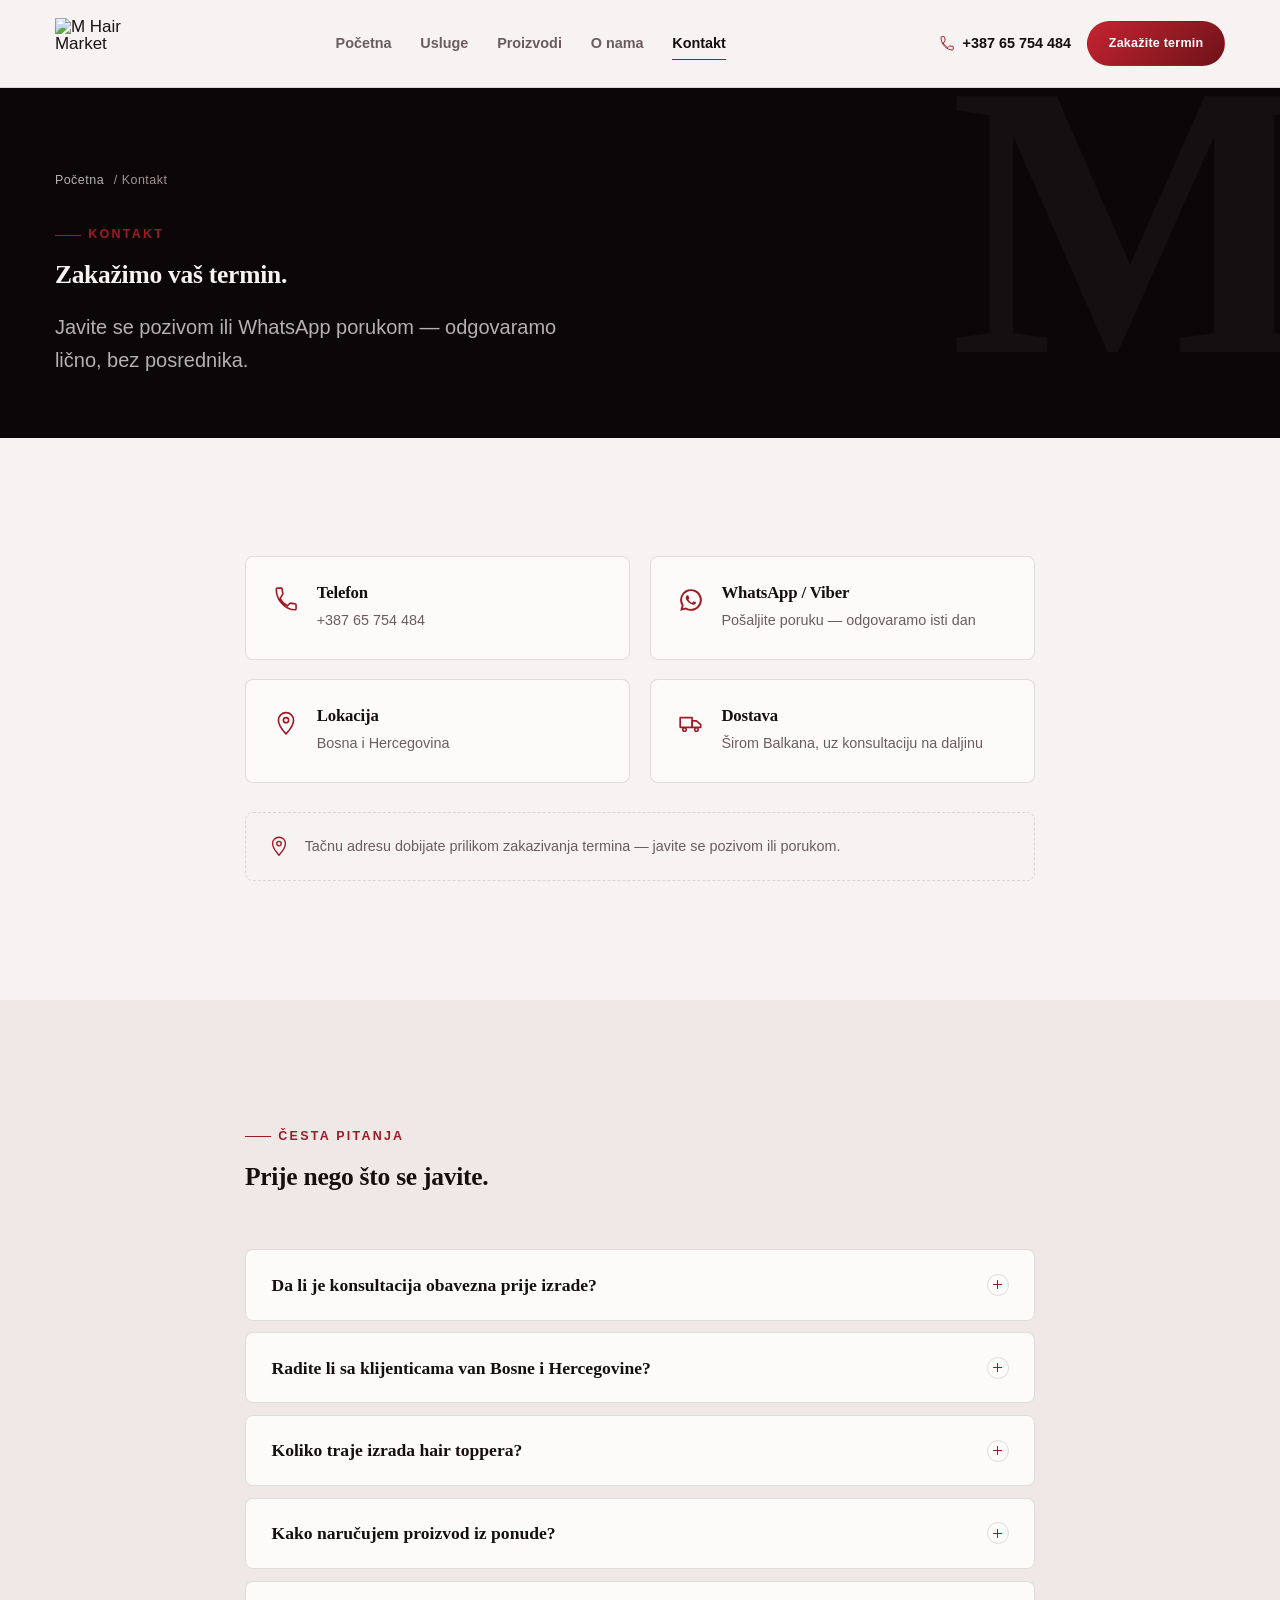
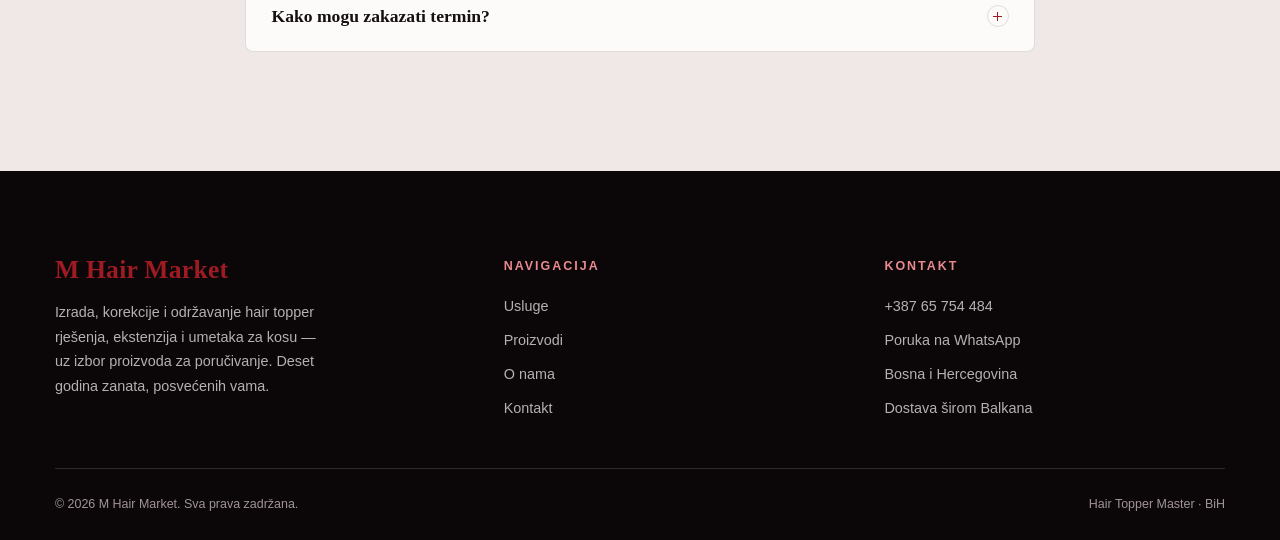
==== commit 8698b92a: "Update kontakt.html" ====
--- a/kontakt.html
+++ b/kontakt.html
@@ -188,6 +188,6 @@
   </div>
 </footer>
 
-<script src="js/main.js"></script>
+<script src="main.js"></script>
 </body>
 </html>
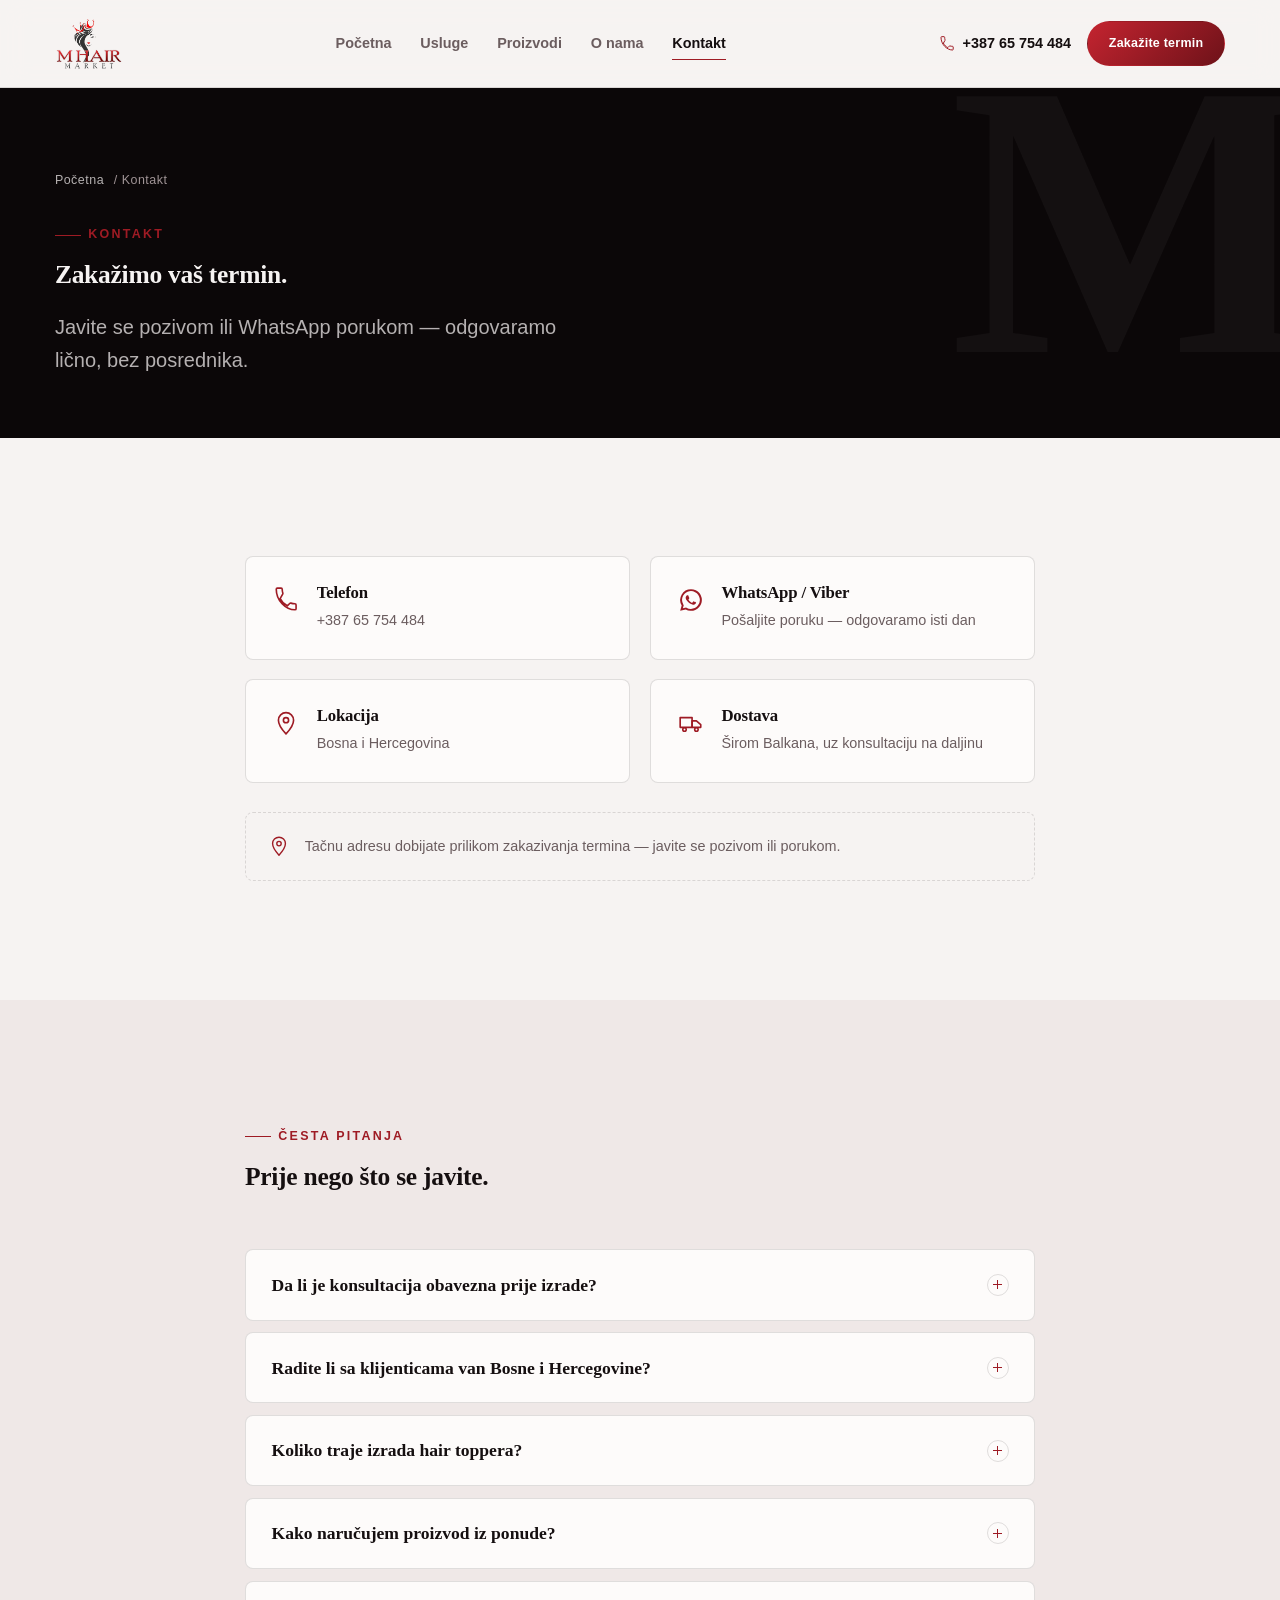
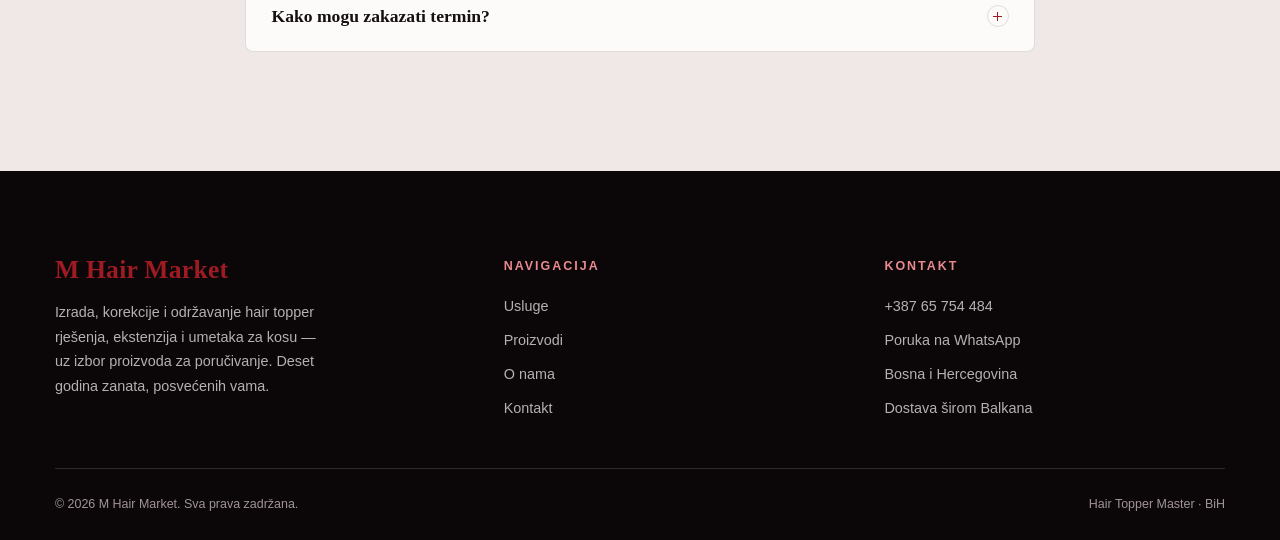
==== commit 7ab48c49: "Update kontakt.html" ====
--- a/kontakt.html
+++ b/kontakt.html
@@ -32,7 +32,7 @@
 <header class="site-header">
   <div class="wrap nav">
     <a href="index.html" class="logo" aria-label="M Hair Market — Početna">
-      <img src="assets/logo.png" alt="M Hair Market" class="logo-img" width="1028" height="786" />
+      <img src="logo.png" alt="M Hair Market" class="logo-img" width="1028" height="786" />
     </a>
     <nav class="nav-links" aria-label="Glavna navigacija">
       <a href="index.html">Početna</a>
